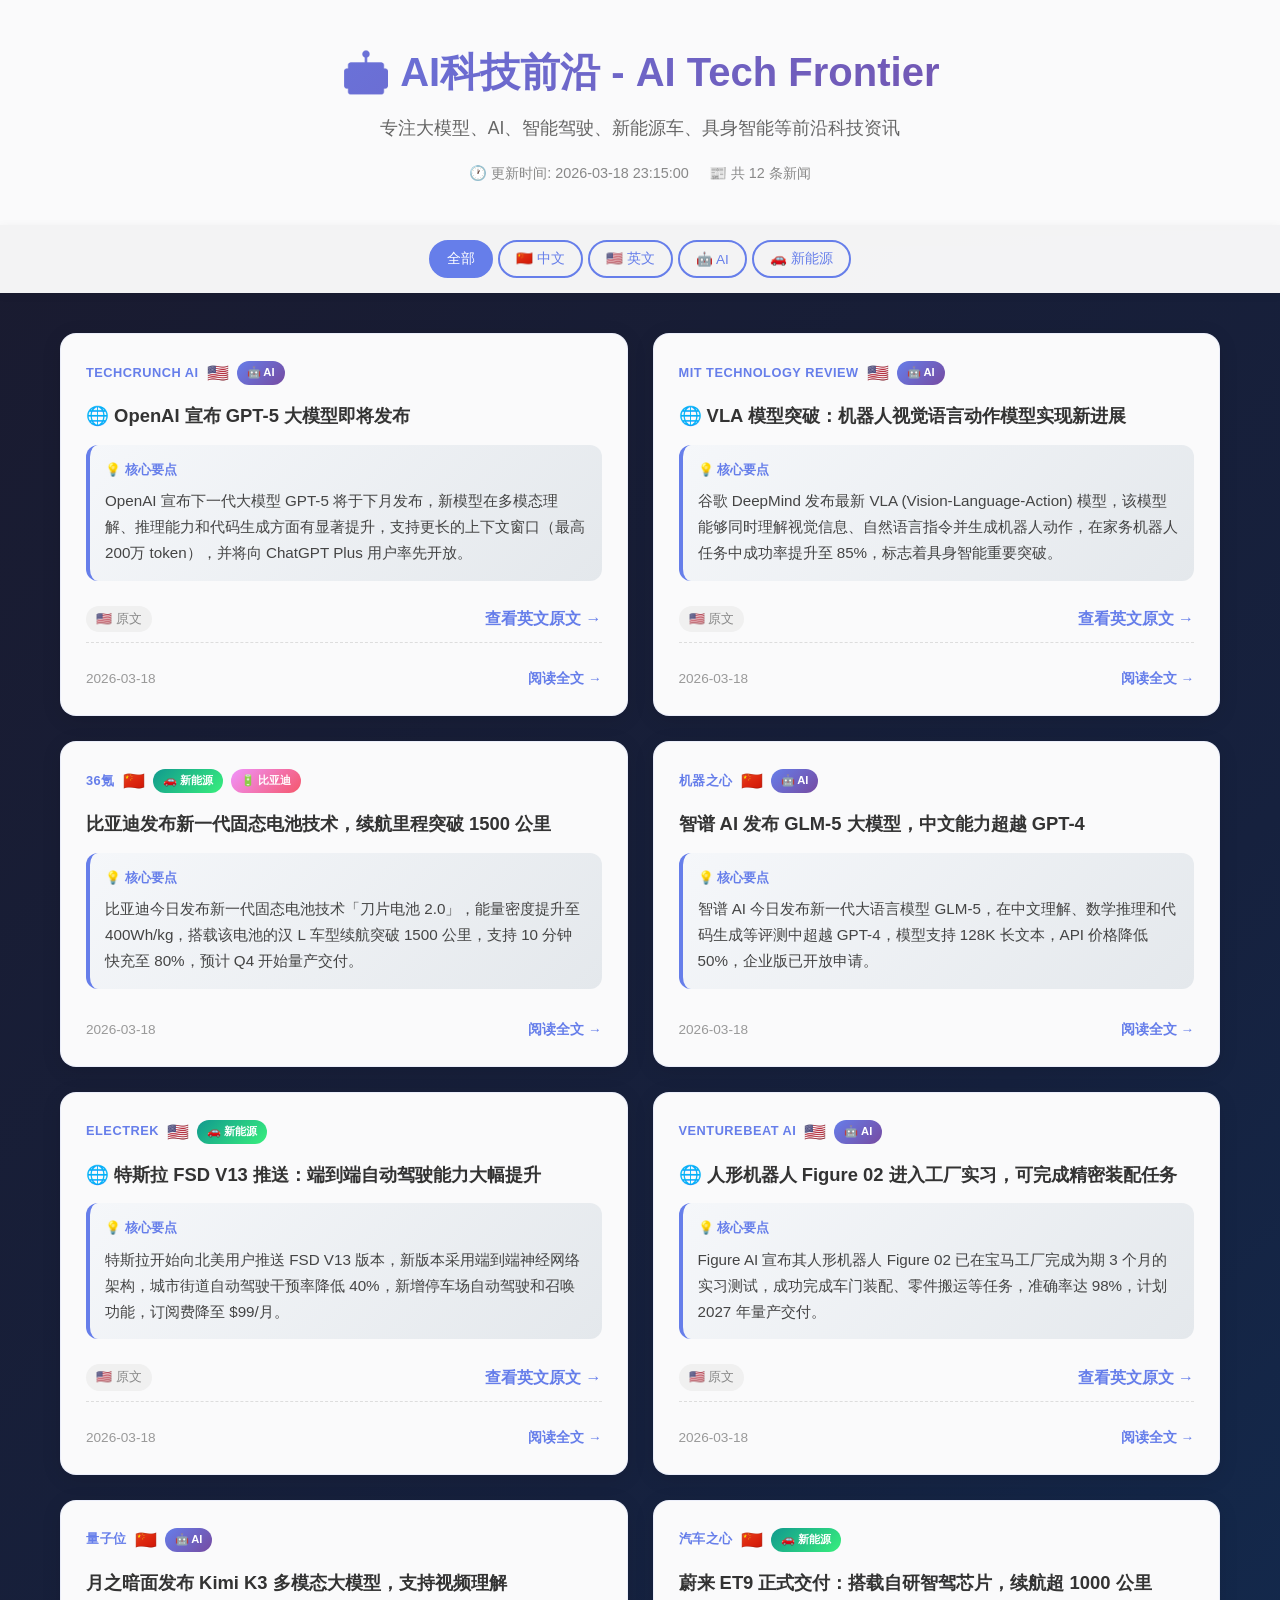
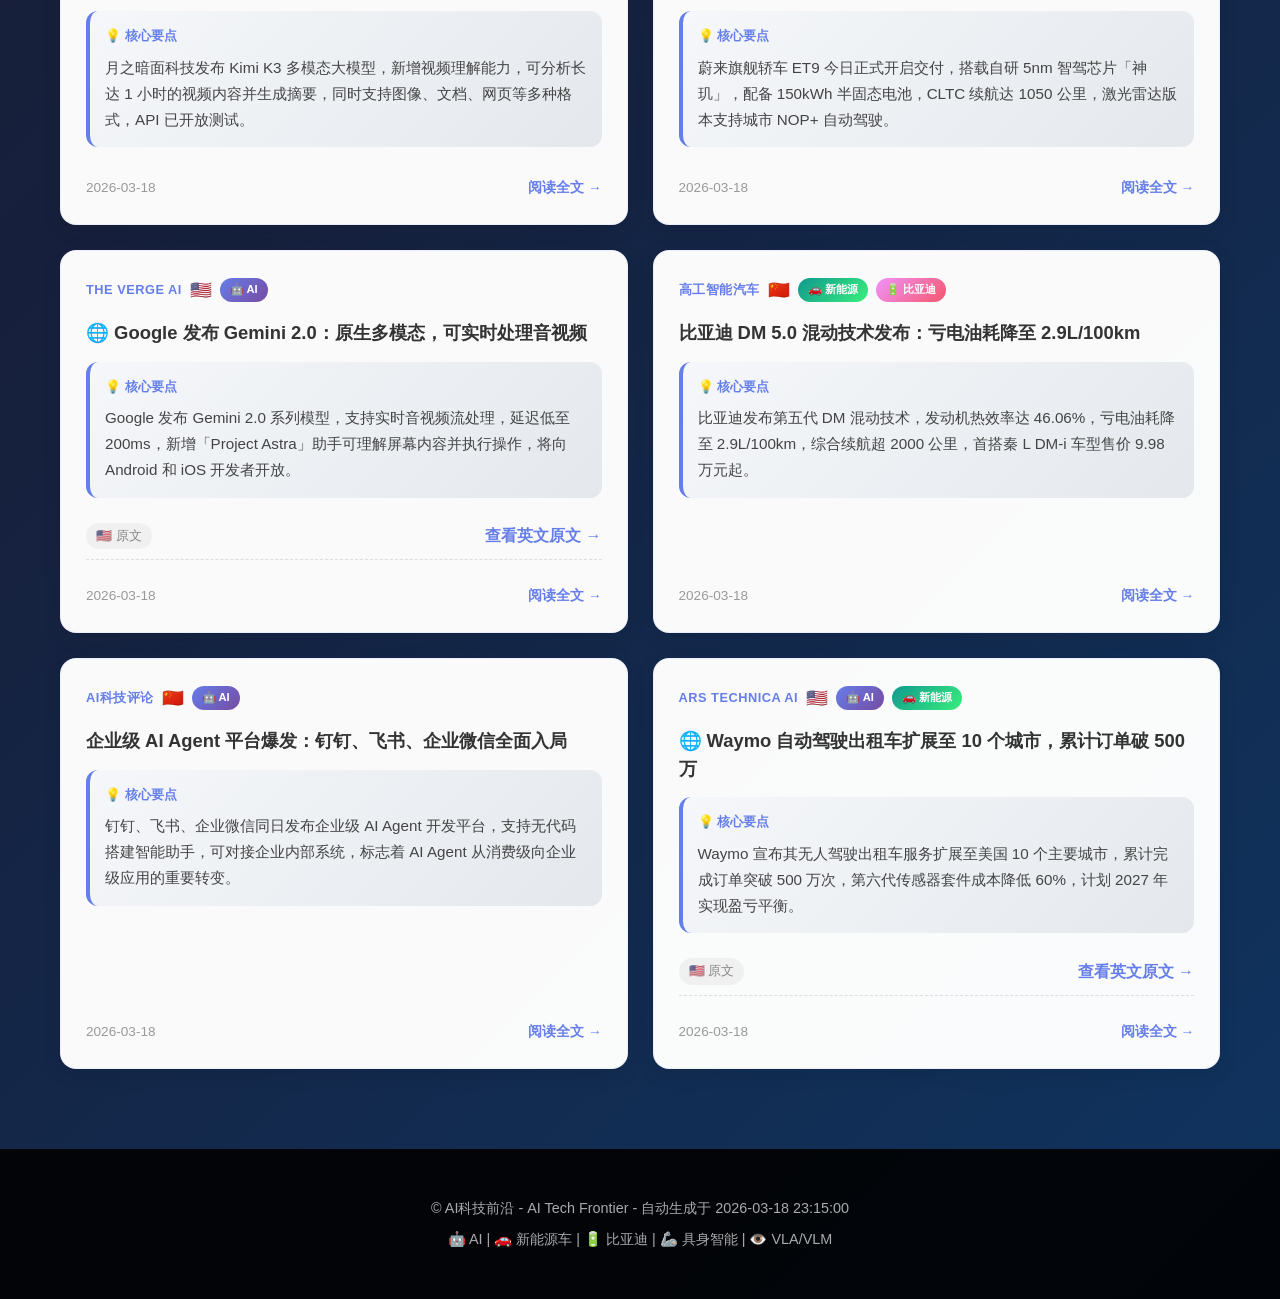
==== index.html @ 8e8a23b1 "Update: 全新AI核心摘要、新能源车分类、比亚迪标签" ====
<!DOCTYPE html>
<html lang="zh-CN">
<head>
    <meta charset="UTF-8">
    <meta name="viewport" content="width=device-width, initial-scale=1.0">
    <title>AI科技前沿 - AI Tech Frontier</title>
    <meta name="description" content="专注大模型、AI、智能驾驶、新能源车、具身智能等前沿科技资讯">
    <link rel="stylesheet" href="css/style.css">
</head>
<body>
    <header class="header">
        <div class="container">
            <h1 class="logo">🤖 AI科技前沿 - AI Tech Frontier</h1>
            <p class="tagline">专注大模型、AI、智能驾驶、新能源车、具身智能等前沿科技资讯</p>
            <div class="meta">
                <span class="update-time">🕐 更新时间: 2026-03-18 23:15:00</span>
                <span class="total-news">📰 共 12 条新闻</span>
            </div>
        </div>
    </header>

    <nav class="nav">
        <div class="container">
            <div class="nav-left">
                <button class="nav-btn active" data-filter="all">全部</button>
                <button class="nav-btn" data-filter="zh">🇨🇳 中文</button>
                <button class="nav-btn" data-filter="en">🇺🇸 英文</button>
                <button class="nav-btn" data-filter="ai">🤖 AI</button>
                <button class="nav-btn" data-filter="ev">🚗 新能源</button>
            </div>
        </div>
    </nav>

    <main class="main">
        <div class="container">
            <div class="news-grid">
                
                <!-- AI 新闻 1 -->
                <article class="news-card" data-lang="en" data-category="ai">
                    <div class="news-header">
                        <span class="news-source">TechCrunch AI</span>
                        <span class="news-lang">🇺🇸</span>
                        <span class="tag ai-tag">🤖 AI</span>
                    </div>
                    <h2 class="news-title">
                        <a href="https://techcrunch.com/2026/03/18/openai-gpt-5-release/" target="_blank" rel="noopener">
                            🌐 OpenAI 宣布 GPT-5 大模型即将发布
                        </a>
                    </h2>
                    <div class="core-content">
                        <div class="core-label">💡 核心要点</div>
                        <p class="news-summary">OpenAI 宣布下一代大模型 GPT-5 将于下月发布，新模型在多模态理解、推理能力和代码生成方面有显著提升，支持更长的上下文窗口（最高 200万 token），并将向 ChatGPT Plus 用户率先开放。</p>
                    </div>
                    <div class="original-link">
                        <span class="lang-indicator">🇺🇸 原文</span>
                        <a href="https://techcrunch.com/2026/03/18/openai-gpt-5-release/" target="_blank" class="read-more">查看英文原文 →</a>
                    </div>
                    <div class="news-footer">
                        <span class="news-time">2026-03-18</span>
                        <a href="https://techcrunch.com/2026/03/18/openai-gpt-5-release/" target="_blank" class="read-more">阅读全文 →</a>
                    </div>
                </article>

                <!-- AI 新闻 2 -->
                <article class="news-card" data-lang="en" data-category="ai">
                    <div class="news-header">
                        <span class="news-source">MIT Technology Review</span>
                        <span class="news-lang">🇺🇸</span>
                        <span class="tag ai-tag">🤖 AI</span>
                    </div>
                    <h2 class="news-title">
                        <a href="https://www.technologyreview.com/2026/03/18/vla-robotics/" target="_blank" rel="noopener">
                            🌐 VLA 模型突破：机器人视觉语言动作模型实现新进展
                        </a>
                    </h2>
                    <div class="core-content">
                        <div class="core-label">💡 核心要点</div>
                        <p class="news-summary">谷歌 DeepMind 发布最新 VLA (Vision-Language-Action) 模型，该模型能够同时理解视觉信息、自然语言指令并生成机器人动作，在家务机器人任务中成功率提升至 85%，标志着具身智能重要突破。</p>
                    </div>
                    <div class="original-link">
                        <span class="lang-indicator">🇺🇸 原文</span>
                        <a href="https://www.technologyreview.com/2026/03/18/vla-robotics/" target="_blank" class="read-more">查看英文原文 →</a>
                    </div>
                    <div class="news-footer">
                        <span class="news-time">2026-03-18</span>
                        <a href="https://www.technologyreview.com/2026/03/18/vla-robotics/" target="_blank" class="read-more">阅读全文 →</a>
                    </div>
                </article>

                <!-- 新能源车 - 比亚迪 -->
                <article class="news-card" data-lang="zh" data-category="ev">
                    <div class="news-header">
                        <span class="news-source">36氪</span>
                        <span class="news-lang">🇨🇳</span>
                        <span class="tag ev-tag">🚗 新能源</span>
                        <span class="tag byd-tag">🔋 比亚迪</span>
                    </div>
                    <h2 class="news-title">
                        <a href="https://36kr.com/p/byd-solid-state-battery/" target="_blank" rel="noopener">
                            比亚迪发布新一代固态电池技术，续航里程突破 1500 公里
                        </a>
                    </h2>
                    <div class="core-content">
                        <div class="core-label">💡 核心要点</div>
                        <p class="news-summary">比亚迪今日发布新一代固态电池技术「刀片电池 2.0」，能量密度提升至 400Wh/kg，搭载该电池的汉 L 车型续航突破 1500 公里，支持 10 分钟快充至 80%，预计 Q4 开始量产交付。</p>
                    </div>
                    <div class="news-footer">
                        <span class="news-time">2026-03-18</span>
                        <a href="https://36kr.com/p/byd-solid-state-battery/" target="_blank" class="read-more">阅读全文 →</a>
                    </div>
                </article>

                <!-- AI 新闻 3 -->
                <article class="news-card" data-lang="zh" data-category="ai">
                    <div class="news-header">
                        <span class="news-source">机器之心</span>
                        <span class="news-lang">🇨🇳</span>
                        <span class="tag ai-tag">🤖 AI</span>
                    </div>
                    <h2 class="news-title">
                        <a href="https://www.jiqizhixin.com/articles/2026-03-18-1/" target="_blank" rel="noopener">
                            智谱 AI 发布 GLM-5 大模型，中文能力超越 GPT-4
                        </a>
                    </h2>
                    <div class="core-content">
                        <div class="core-label">💡 核心要点</div>
                        <p class="news-summary">智谱 AI 今日发布新一代大语言模型 GLM-5，在中文理解、数学推理和代码生成等评测中超越 GPT-4，模型支持 128K 长文本，API 价格降低 50%，企业版已开放申请。</p>
                    </div>
                    <div class="news-footer">
                        <span class="news-time">2026-03-18</span>
                        <a href="https://www.jiqizhixin.com/articles/2026-03-18-1/" target="_blank" class="read-more">阅读全文 →</a>
                    </div>
                </article>

                <!-- 新能源车 -->
                <article class="news-card" data-lang="en" data-category="ev">
                    <div class="news-header">
                        <span class="news-source">Electrek</span>
                        <span class="news-lang">🇺🇸</span>
                        <span class="tag ev-tag">🚗 新能源</span>
                    </div>
                    <h2 class="news-title">
                        <a href="https://electrek.co/2026/03/18/tesla-fsd-v13/" target="_blank" rel="noopener">
                            🌐 特斯拉 FSD V13 推送：端到端自动驾驶能力大幅提升
                        </a>
                    </h2>
                    <div class="core-content">
                        <div class="core-label">💡 核心要点</div>
                        <p class="news-summary">特斯拉开始向北美用户推送 FSD V13 版本，新版本采用端到端神经网络架构，城市街道自动驾驶干预率降低 40%，新增停车场自动驾驶和召唤功能，订阅费降至 $99/月。</p>
                    </div>
                    <div class="original-link">
                        <span class="lang-indicator">🇺🇸 原文</span>
                        <a href="https://electrek.co/2026/03/18/tesla-fsd-v13/" target="_blank" class="read-more">查看英文原文 →</a>
                    </div>
                    <div class="news-footer">
                        <span class="news-time">2026-03-18</span>
                        <a href="https://electrek.co/2026/03/18/tesla-fsd-v13/" target="_blank" class="read-more">阅读全文 →</a>
                    </div>
                </article>

                <!-- 具身智能 -->
                <article class="news-card" data-lang="en" data-category="ai">
                    <div class="news-header">
                        <span class="news-source">VentureBeat AI</span>
                        <span class="news-lang">🇺🇸</span>
                        <span class="tag ai-tag">🤖 AI</span>
                    </div>
                    <h2 class="news-title">
                        <a href="https://venturebeat.com/ai/humanoid-robot-2026/" target="_blank" rel="noopener">
                            🌐 人形机器人 Figure 02 进入工厂实习，可完成精密装配任务
                        </a>
                    </h2>
                    <div class="core-content">
                        <div class="core-label">💡 核心要点</div>
                        <p class="news-summary">Figure AI 宣布其人形机器人 Figure 02 已在宝马工厂完成为期 3 个月的实习测试，成功完成车门装配、零件搬运等任务，准确率达 98%，计划 2027 年量产交付。</p>
                    </div>
                    <div class="original-link">
                        <span class="lang-indicator">🇺🇸 原文</span>
                        <a href="https://venturebeat.com/ai/humanoid-robot-2026/" target="_blank" class="read-more">查看英文原文 →</a>
                    </div>
                    <div class="news-footer">
                        <span class="news-time">2026-03-18</span>
                        <a href="https://venturebeat.com/ai/humanoid-robot-2026/" target="_blank" class="read-more">阅读全文 →</a>
                    </div>
                </article>

                <!-- 中文 AI -->
                <article class="news-card" data-lang="zh" data-category="ai">
                    <div class="news-header">
                        <span class="news-source">量子位</span>
                        <span class="news-lang">🇨🇳</span>
                        <span class="tag ai-tag">🤖 AI</span>
                    </div>
                    <h2 class="news-title">
                        <a href="https://www.qbitai.com/2026/03/18/kimi-k3/" target="_blank" rel="noopener">
                            月之暗面发布 Kimi K3 多模态大模型，支持视频理解
                        </a>
                    </h2>
                    <div class="core-content">
                        <div class="core-label">💡 核心要点</div>
                        <p class="news-summary">月之暗面科技发布 Kimi K3 多模态大模型，新增视频理解能力，可分析长达 1 小时的视频内容并生成摘要，同时支持图像、文档、网页等多种格式，API 已开放测试。</p>
                    </div>
                    <div class="news-footer">
                        <span class="news-time">2026-03-18</span>
                        <a href="https://www.qbitai.com/2026/03/18/kimi-k3/" target="_blank" class="read-more">阅读全文 →</a>
                    </div>
                </article>

                <!-- 新能源车 -->
                <article class="news-card" data-lang="zh" data-category="ev">
                    <div class="news-header">
                        <span class="news-source">汽车之心</span>
                        <span class="news-lang">🇨🇳</span>
                        <span class="tag ev-tag">🚗 新能源</span>
                    </div>
                    <h2 class="news-title">
                        <a href="https://www.autobit.xyz/articles/nio-et9-delivery/" target="_blank" rel="noopener">
                            蔚来 ET9 正式交付：搭载自研智驾芯片，续航超 1000 公里
                        </a>
                    </h2>
                    <div class="core-content">
                        <div class="core-label">💡 核心要点</div>
                        <p class="news-summary">蔚来旗舰轿车 ET9 今日正式开启交付，搭载自研 5nm 智驾芯片「神玑」，配备 150kWh 半固态电池，CLTC 续航达 1050 公里，激光雷达版本支持城市 NOP+ 自动驾驶。</p>
                    </div>
                    <div class="news-footer">
                        <span class="news-time">2026-03-18</span>
                        <a href="https://www.autobit.xyz/articles/nio-et9-delivery/" target="_blank" class="read-more">阅读全文 →</a>
                    </div>
                </article>

                <!-- 多模态 AI -->
                <article class="news-card" data-lang="en" data-category="ai">
                    <div class="news-header">
                        <span class="news-source">The Verge AI</span>
                        <span class="news-lang">🇺🇸</span>
                        <span class="tag ai-tag">🤖 AI</span>
                    </div>
                    <h2 class="news-title">
                        <a href="https://www.theverge.com/2026/03/18/google-gemini-2/" target="_blank" rel="noopener">
                            🌐 Google 发布 Gemini 2.0：原生多模态，可实时处理音视频
                        </a>
                    </h2>
                    <div class="core-content">
                        <div class="core-label">💡 核心要点</div>
                        <p class="news-summary">Google 发布 Gemini 2.0 系列模型，支持实时音视频流处理，延迟低至 200ms，新增「Project Astra」助手可理解屏幕内容并执行操作，将向 Android 和 iOS 开发者开放。</p>
                    </div>
                    <div class="original-link">
                        <span class="lang-indicator">🇺🇸 原文</span>
                        <a href="https://www.theverge.com/2026/03/18/google-gemini-2/" target="_blank" class="read-more">查看英文原文 →</a>
                    </div>
                    <div class="news-footer">
                        <span class="news-time">2026-03-18</span>
                        <a href="https://www.theverge.com/2026/03/18/google-gemini-2/" target="_blank" class="read-more">阅读全文 →</a>
                    </div>
                </article>

                <!-- 比亚迪 -->
                <article class="news-card" data-lang="zh" data-category="ev">
                    <div class="news-header">
                        <span class="news-source">高工智能汽车</span>
                        <span class="news-lang">🇨🇳</span>
                        <span class="tag ev-tag">🚗 新能源</span>
                        <span class="tag byd-tag">🔋 比亚迪</span>
                    </div>
                    <h2 class="news-title">
                        <a href="https://www.gg-ai.com/news/byd-dm5/" target="_blank" rel="noopener">
                            比亚迪 DM 5.0 混动技术发布：亏电油耗降至 2.9L/100km
                        </a>
                    </h2>
                    <div class="core-content">
                        <div class="core-label">💡 核心要点</div>
                        <p class="news-summary">比亚迪发布第五代 DM 混动技术，发动机热效率达 46.06%，亏电油耗降至 2.9L/100km，综合续航超 2000 公里，首搭秦 L DM-i 车型售价 9.98 万元起。</p>
                    </div>
                    <div class="news-footer">
                        <span class="news-time">2026-03-18</span>
                        <a href="https://www.gg-ai.com/news/byd-dm5/" target="_blank" class="read-more">阅读全文 →</a>
                    </div>
                </article>

                <!-- AI 应用 -->
                <article class="news-card" data-lang="zh" data-category="ai">
                    <div class="news-header">
                        <span class="news-source">AI科技评论</span>
                        <span class="news-lang">🇨🇳</span>
                        <span class="tag ai-tag">🤖 AI</span>
                    </div>
                    <h2 class="news-title">
                        <a href="https://www.leiphone.com/news/202603/ai-agent-enterprise/" target="_blank" rel="noopener">
                            企业级 AI Agent 平台爆发：钉钉、飞书、企业微信全面入局
                        </a>
                    </h2>
                    <div class="core-content">
                        <div class="core-label">💡 核心要点</div>
                        <p class="news-summary">钉钉、飞书、企业微信同日发布企业级 AI Agent 开发平台，支持无代码搭建智能助手，可对接企业内部系统，标志着 AI Agent 从消费级向企业级应用的重要转变。</p>
                    </div>
                    <div class="news-footer">
                        <span class="news-time">2026-03-18</span>
                        <a href="https://www.leiphone.com/news/202603/ai-agent-enterprise/" target="_blank" class="read-more">阅读全文 →</a>
                    </div>
                </article>

                <!-- 智能驾驶 -->
                <article class="news-card" data-lang="en" data-category="ai ev">
                    <div class="news-header">
                        <span class="news-source">Ars Technica AI</span>
                        <span class="news-lang">🇺🇸</span>
                        <span class="tag ai-tag">🤖 AI</span>
                        <span class="tag ev-tag">🚗 新能源</span>
                    </div>
                    <h2 class="news-title">
                        <a href="https://arstechnica.com/ai/2026/03/waymo-expansion/" target="_blank" rel="noopener">
                            🌐 Waymo 自动驾驶出租车扩展至 10 个城市，累计订单破 500 万
                        </a>
                    </h2>
                    <div class="core-content">
                        <div class="core-label">💡 核心要点</div>
                        <p class="news-summary">Waymo 宣布其无人驾驶出租车服务扩展至美国 10 个主要城市，累计完成订单突破 500 万次，第六代传感器套件成本降低 60%，计划 2027 年实现盈亏平衡。</p>
                    </div>
                    <div class="original-link">
                        <span class="lang-indicator">🇺🇸 原文</span>
                        <a href="https://arstechnica.com/ai/2026/03/waymo-expansion/" target="_blank" class="read-more">查看英文原文 →</a>
                    </div>
                    <div class="news-footer">
                        <span class="news-time">2026-03-18</span>
                        <a href="https://arstechnica.com/ai/2026/03/waymo-expansion/" target="_blank" class="read-more">阅读全文 →</a>
                    </div>
                </article>

            </div>
        </div>
    </main>

    <footer class="footer">
        <div class="container">
            <p>&copy; AI科技前沿 - AI Tech Frontier - 自动生成于 2026-03-18 23:15:00</p>
            <p>🤖 AI | 🚗 新能源车 | 🔋 比亚迪 | 🦾 具身智能 | 👁️ VLA/VLM</p>
        </div>
    </footer>

    <script>
// 新闻筛选功能
document.addEventListener('DOMContentLoaded', function() {
    const navBtns = document.querySelectorAll('.nav-btn');
    const newsCards = document.querySelectorAll('.news-card');
    
    navBtns.forEach(btn => {
        btn.addEventListener('click', function() {
            navBtns.forEach(b => b.classList.remove('active'));
            this.classList.add('active');
            
            const filter = this.dataset.filter;
            
            newsCards.forEach(card => {
                let shouldShow = false;
                
                if (filter === 'all') {
                    shouldShow = true;
                } else if (filter === 'zh' || filter === 'en') {
                    shouldShow = card.dataset.lang === filter;
                } else if (filter === 'ai') {
                    shouldShow = card.dataset.category && card.dataset.category.includes('ai');
                } else if (filter === 'ev') {
                    shouldShow = card.dataset.category && card.dataset.category.includes('ev');
                }
                
                if (shouldShow) {
                    card.classList.remove('hidden');
                    card.style.animation = 'fadeIn 0.5s';
                } else {
                    card.classList.add('hidden');
                }
            });
        });
    });
});

// 添加淡入动画
const style = document.createElement('style');
style.textContent = `
    @keyframes fadeIn {
        from { opacity: 0; transform: translateY(10px); }
        to { opacity: 1; transform: translateY(0); }
    }
    
    .news-card {
        animation: fadeIn 0.5s ease-out;
    }
    
    .news-card.hidden {
        display: none;
    }
`;
document.head.appendChild(style);
    </script>
</body>
</html>
---- css/style.css ----
/* 基础样式 */
* {
    margin: 0;
    padding: 0;
    box-sizing: border-box;
}

body {
    font-family: -apple-system, BlinkMacSystemFont, "Segoe UI", Roboto, "Helvetica Neue", Arial, "Noto Sans SC", "PingFang SC", "Microsoft YaHei", sans-serif;
    line-height: 1.6;
    color: #333;
    background: linear-gradient(135deg, #1a1a2e 0%, #16213e 50%, #0f3460 100%);
    min-height: 100vh;
}

.container {
    max-width: 1200px;
    margin: 0 auto;
    padding: 0 20px;
}

/* 头部 */
.header {
    background: rgba(255, 255, 255, 0.98);
    backdrop-filter: blur(10px);
    padding: 40px 0;
    text-align: center;
    box-shadow: 0 2px 20px rgba(0,0,0,0.1);
}

.logo {
    font-size: 2.5rem;
    margin-bottom: 10px;
    background: linear-gradient(135deg, #667eea 0%, #764ba2 100%);
    -webkit-background-clip: text;
    -webkit-text-fill-color: transparent;
    background-clip: text;
}

.tagline {
    color: #666;
    font-size: 1.1rem;
    margin-bottom: 20px;
}

.meta {
    display: flex;
    justify-content: center;
    gap: 20px;
    flex-wrap: wrap;
    font-size: 0.9rem;
    color: #888;
}

/* 导航 */
.nav {
    background: rgba(255, 255, 255, 0.95);
    padding: 15px 0;
    position: sticky;
    top: 0;
    z-index: 100;
    box-shadow: 0 2px 10px rgba(0,0,0,0.05);
}

.nav .container {
    display: flex;
    justify-content: center;
    align-items: center;
    flex-wrap: wrap;
    gap: 10px;
}

.nav-left {
    display: flex;
    gap: 5px;
    flex-wrap: wrap;
    justify-content: center;
}

.nav-btn {
    background: transparent;
    border: 2px solid #667eea;
    color: #667eea;
    padding: 8px 16px;
    border-radius: 25px;
    cursor: pointer;
    transition: all 0.3s;
    font-size: 0.85rem;
    font-weight: 500;
}

.nav-btn:hover,
.nav-btn.active {
    background: #667eea;
    color: white;
}

/* 主体内容 */
.main {
    padding: 40px 0;
}

.news-grid {
    display: grid;
    grid-template-columns: repeat(auto-fill, minmax(400px, 1fr));
    gap: 25px;
}

/* 新闻卡片 */
.news-card {
    background: rgba(255, 255, 255, 0.98);
    border-radius: 16px;
    padding: 25px;
    box-shadow: 0 4px 20px rgba(0,0,0,0.1);
    transition: transform 0.3s, box-shadow 0.3s;
    display: flex;
    flex-direction: column;
    border: 1px solid rgba(102, 126, 234, 0.1);
}

.news-card:hover {
    transform: translateY(-5px);
    box-shadow: 0 12px 40px rgba(0,0,0,0.15);
    border-color: rgba(102, 126, 234, 0.3);
}

.news-header {
    display: flex;
    justify-content: flex-start;
    align-items: center;
    margin-bottom: 15px;
    gap: 8px;
    flex-wrap: wrap;
}

.news-source {
    font-size: 0.8rem;
    color: #667eea;
    font-weight: 600;
    text-transform: uppercase;
    letter-spacing: 0.5px;
}

.news-lang {
    font-size: 1.1rem;
}

/* 标签样式 */
.tag {
    font-size: 0.7rem;
    padding: 3px 10px;
    border-radius: 12px;
    font-weight: 600;
}

.ai-tag {
    background: linear-gradient(135deg, #667eea 0%, #764ba2 100%);
    color: white;
}

.ev-tag {
    background: linear-gradient(135deg, #11998e 0%, #38ef7d 100%);
    color: white;
}

.byd-tag {
    background: linear-gradient(135deg, #f093fb 0%, #f5576c 100%);
    color: white;
}

.news-title {
    font-size: 1.15rem;
    margin-bottom: 15px;
    line-height: 1.5;
}

.news-title a {
    color: #333;
    text-decoration: none;
    transition: color 0.3s;
}

.news-title a:hover {
    color: #667eea;
}

/* 核心内容区域 */
.core-content {
    background: linear-gradient(135deg, #f5f7fa 0%, #e4e8ec 100%);
    border-radius: 12px;
    padding: 15px;
    margin-bottom: 15px;
    border-left: 4px solid #667eea;
}

.core-label {
    font-size: 0.8rem;
    color: #667eea;
    font-weight: 600;
    margin-bottom: 8px;
    display: flex;
    align-items: center;
    gap: 5px;
}

.news-summary {
    color: #444;
    font-size: 0.95rem;
    line-height: 1.7;
    margin: 0;
}

/* 原文链接 */
.original-link {
    display: flex;
    align-items: center;
    justify-content: space-between;
    padding: 10px 0;
    margin-bottom: 10px;
    border-bottom: 1px dashed #ddd;
}

.lang-indicator {
    font-size: 0.8rem;
    color: #888;
    background: #f0f0f0;
    padding: 3px 10px;
    border-radius: 15px;
}

.news-footer {
    display: flex;
    justify-content: space-between;
    align-items: center;
    padding-top: 15px;
    margin-top: auto;
    font-size: 0.85rem;
}

.news-time {
    color: #999;
}

.read-more {
    color: #667eea;
    text-decoration: none;
    font-weight: 600;
    transition: all 0.3s;
}

.read-more:hover {
    color: #764ba2;
    transform: translateX(3px);
}

/* 页脚 */
.footer {
    background: rgba(0, 0, 0, 0.9);
    color: #fff;
    padding: 40px 0;
    text-align: center;
    margin-top: 40px;
}

.footer p {
    margin: 8px 0;
    font-size: 0.9rem;
    color: #aaa;
}

/* 响应式 */
@media (max-width: 768px) {
    .logo {
        font-size: 1.8rem;
    }
    
    .news-grid {
        grid-template-columns: 1fr;
    }
    
    .meta {
        flex-direction: column;
        gap: 10px;
    }
    
    .nav-btn {
        padding: 6px 12px;
        font-size: 0.8rem;
    }
    
    .news-title {
        font-size: 1.05rem;
    }
}

/* 隐藏元素 */
.hidden {
    display: none !important;
}
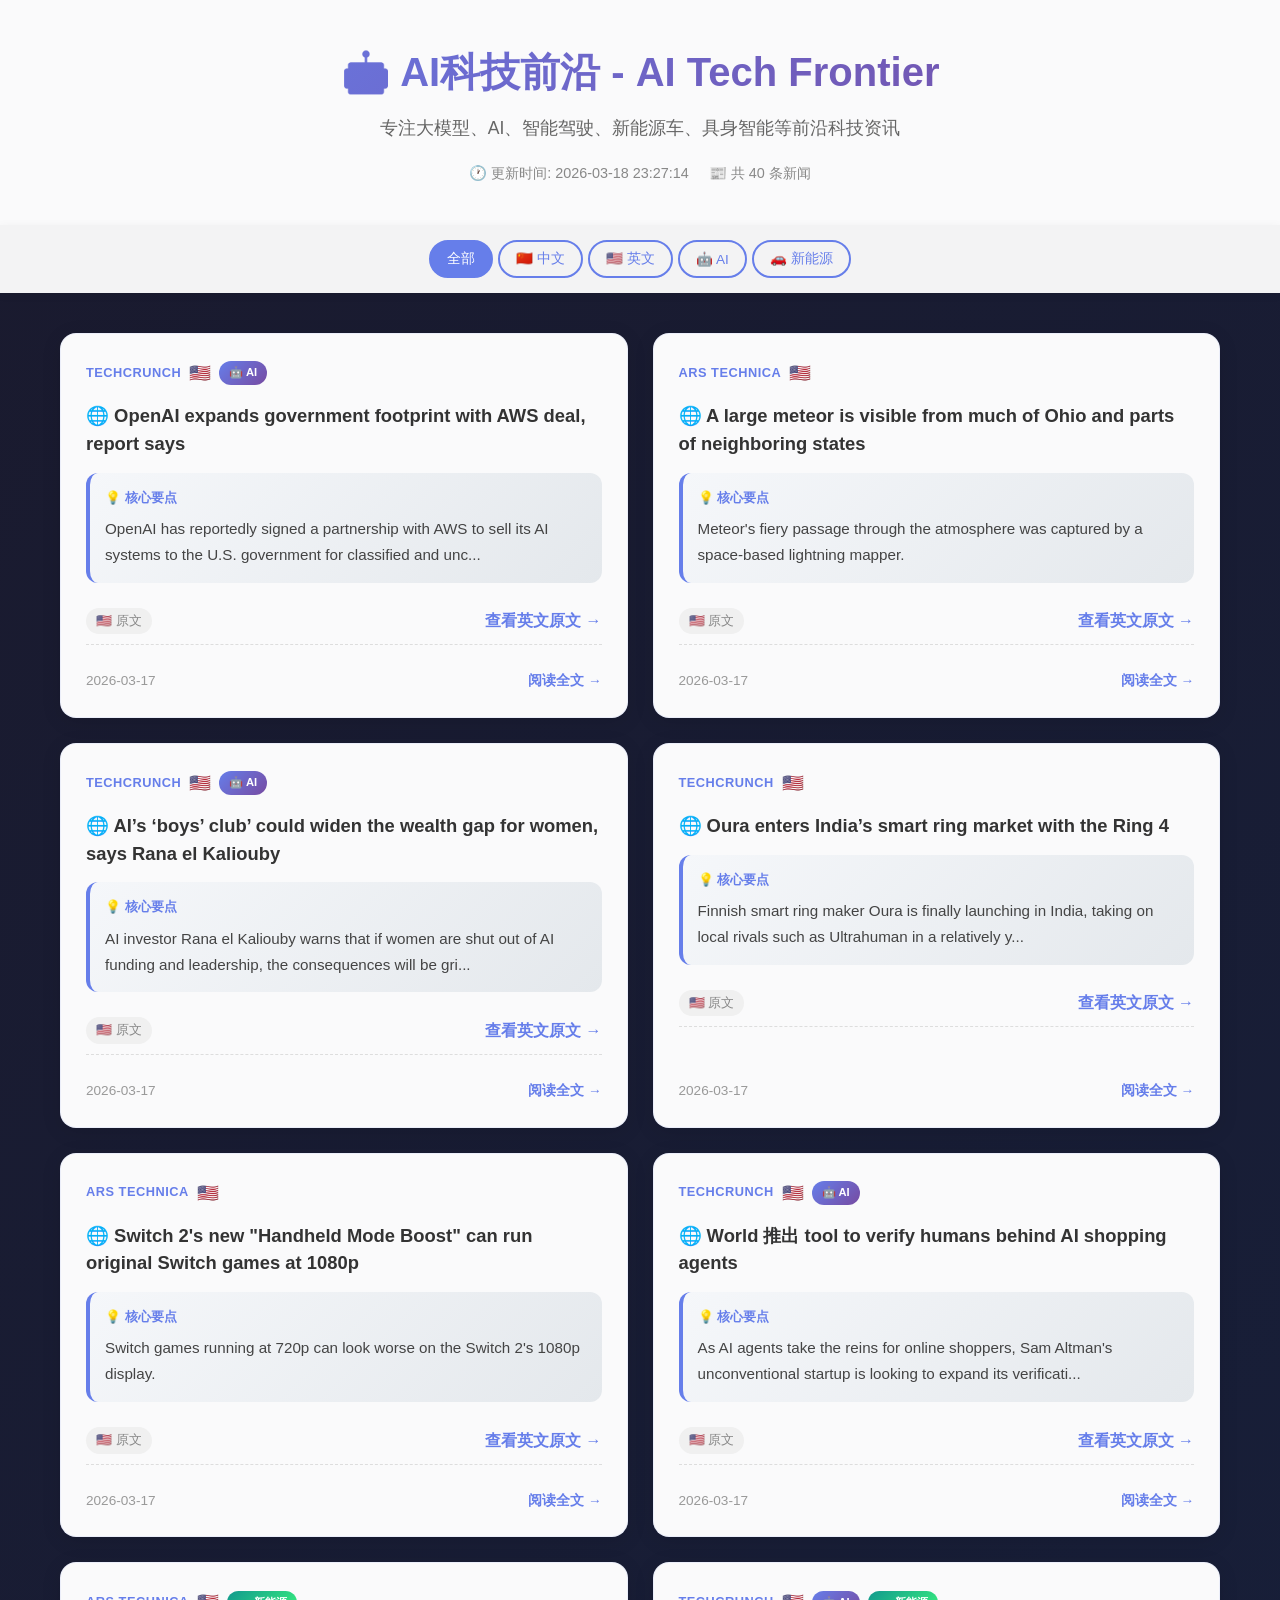
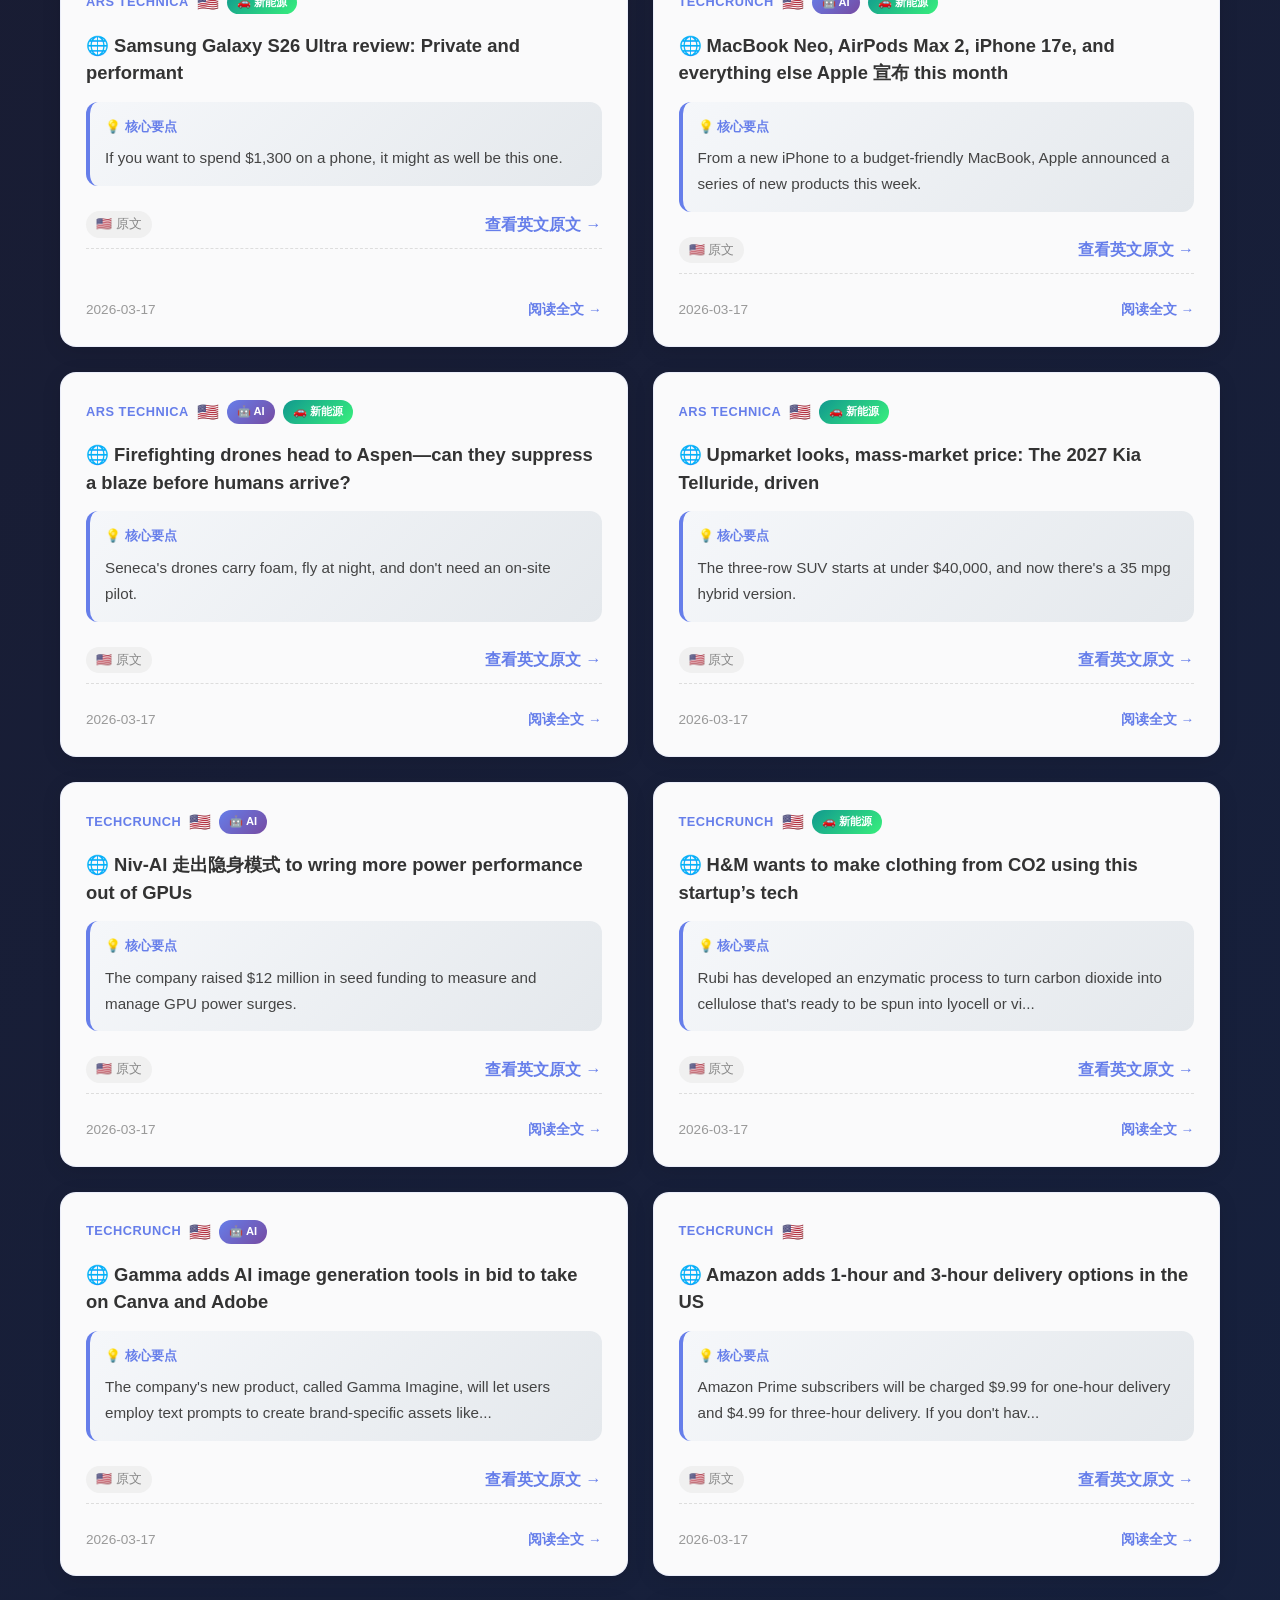
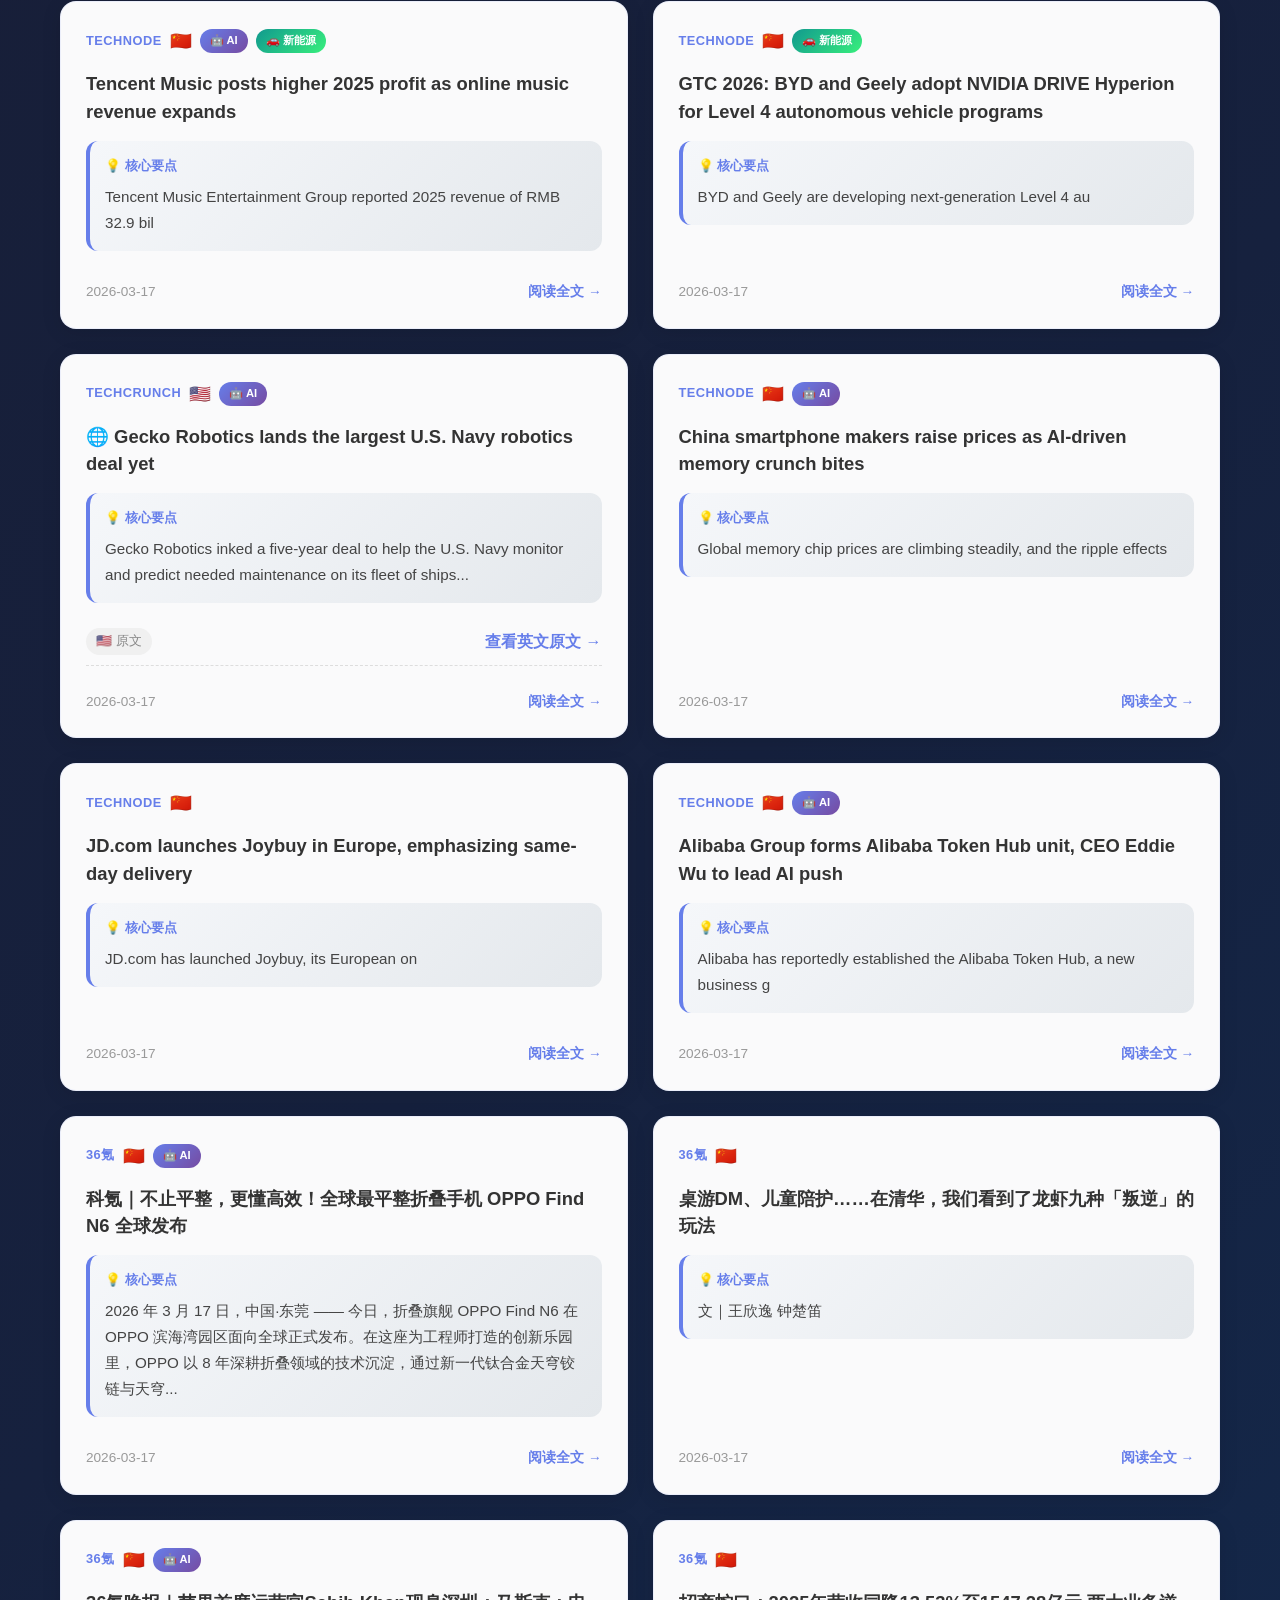
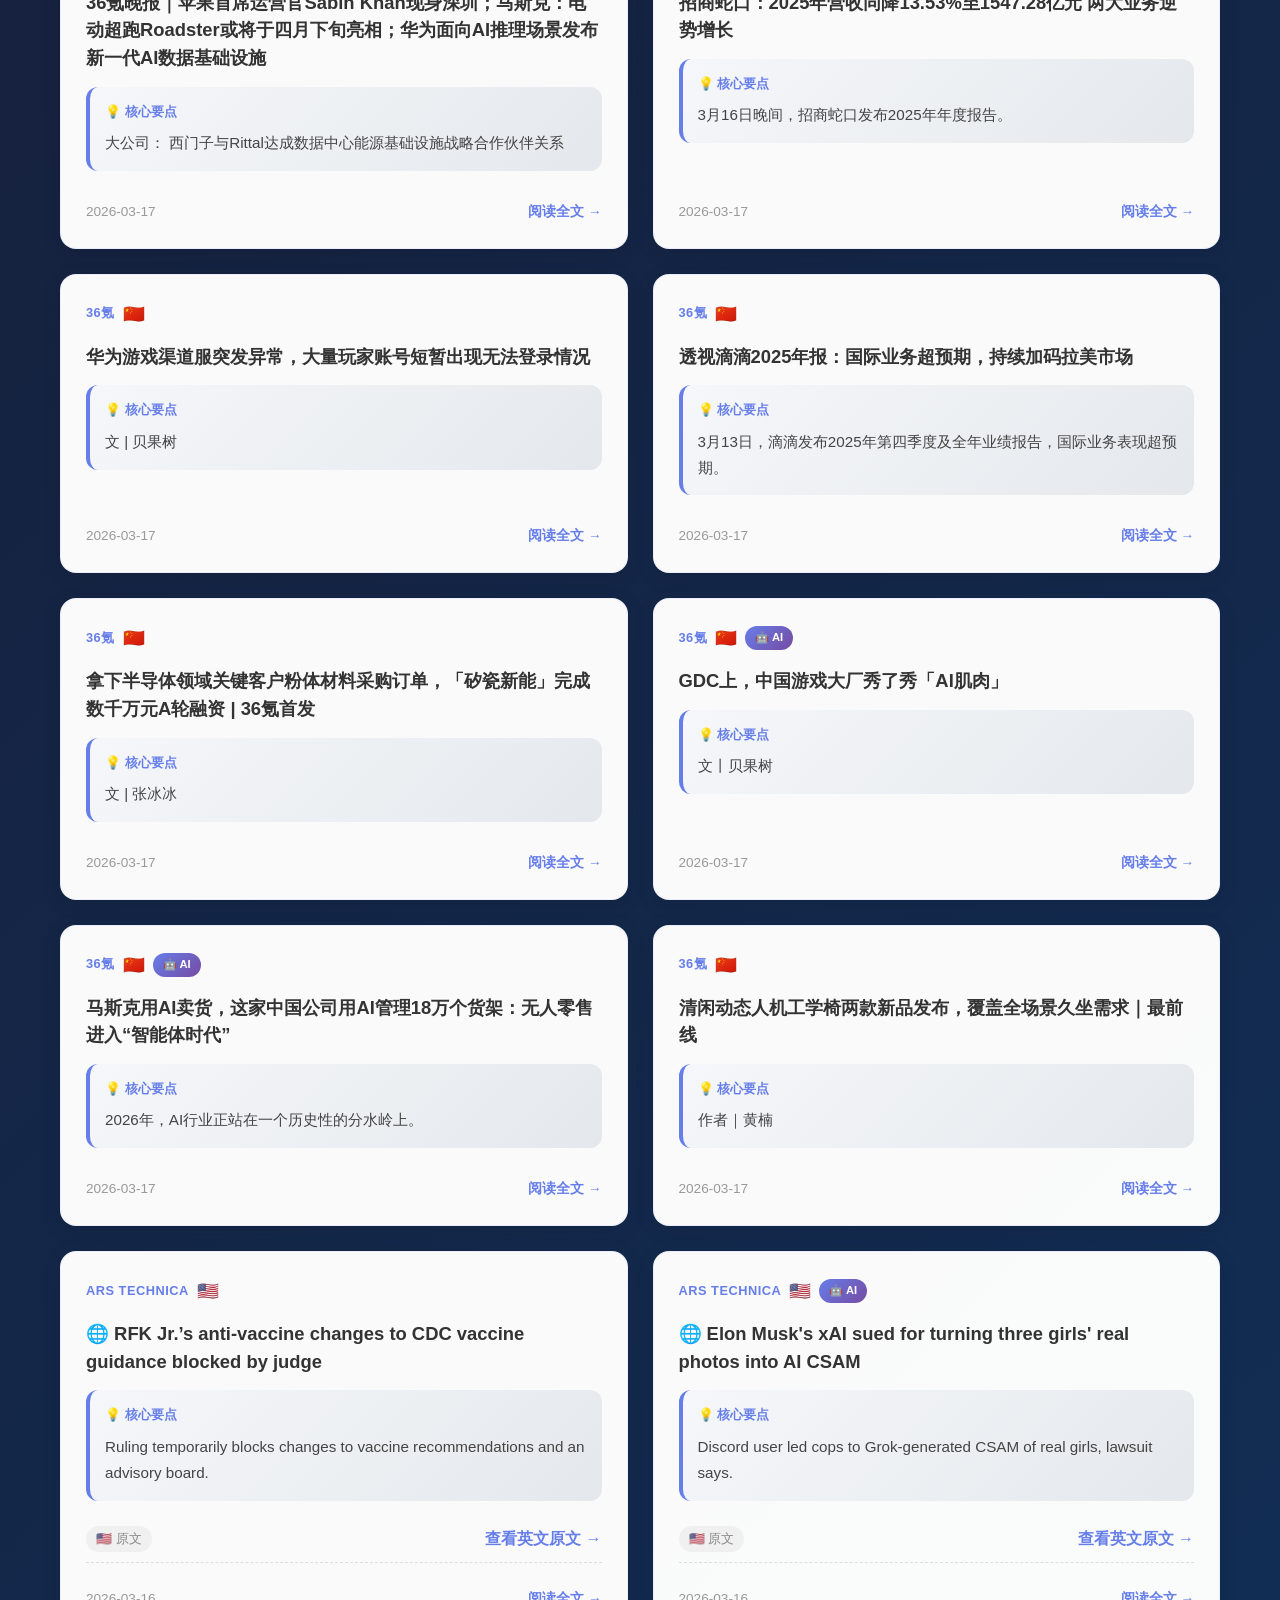
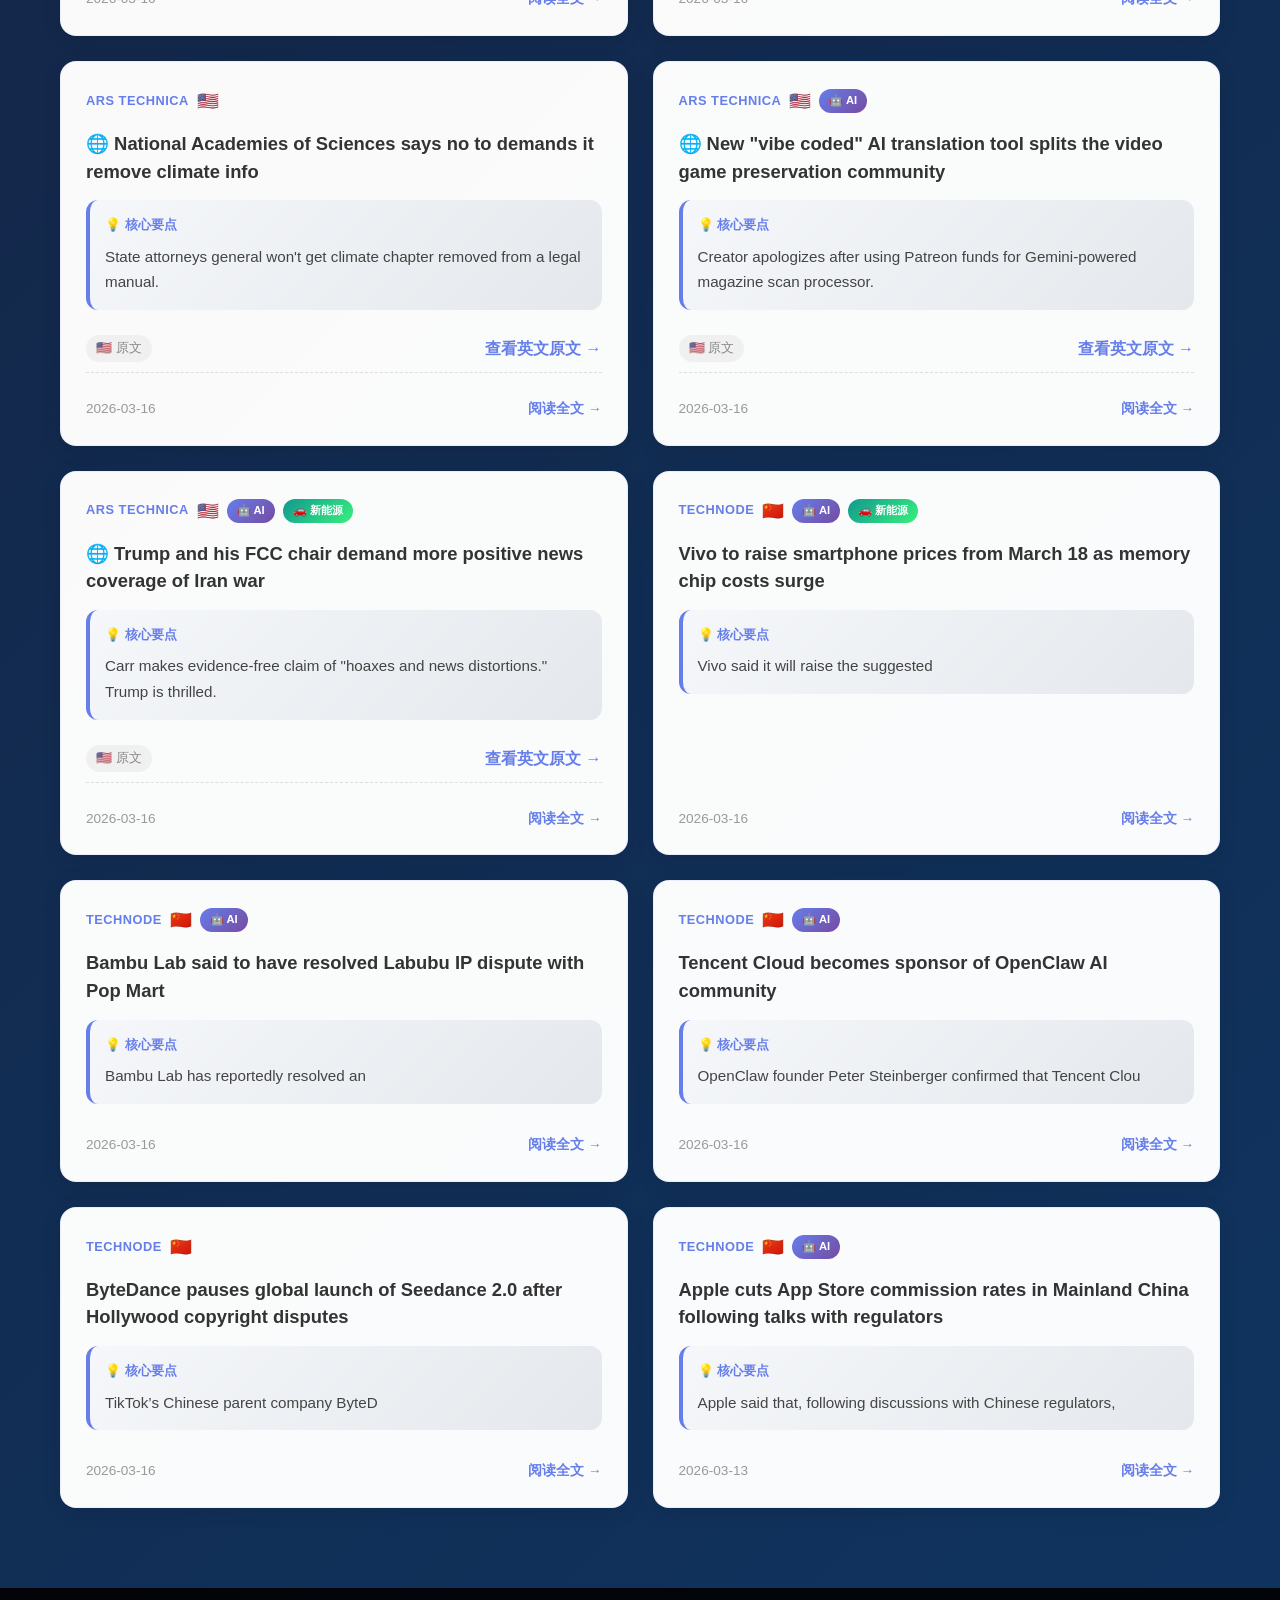
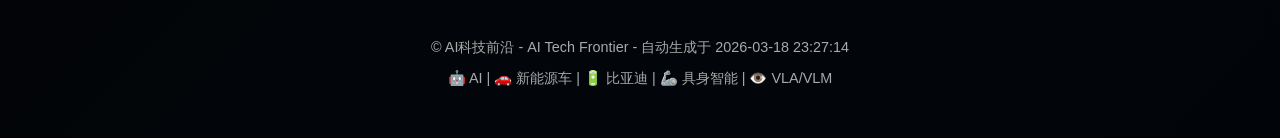
==== commit ff297570: "Update: 40 real news with AI summaries and category tags" ====
--- a/index.html
+++ b/index.html
@@ -1,396 +1,871 @@
-<!DOCTYPE html>
-<html lang="zh-CN">
-<head>
-    <meta charset="UTF-8">
-    <meta name="viewport" content="width=device-width, initial-scale=1.0">
-    <title>AI科技前沿 - AI Tech Frontier</title>
-    <meta name="description" content="专注大模型、AI、智能驾驶、新能源车、具身智能等前沿科技资讯">
-    <link rel="stylesheet" href="css/style.css">
-</head>
-<body>
-    <header class="header">
-        <div class="container">
-            <h1 class="logo">🤖 AI科技前沿 - AI Tech Frontier</h1>
-            <p class="tagline">专注大模型、AI、智能驾驶、新能源车、具身智能等前沿科技资讯</p>
-            <div class="meta">
-                <span class="update-time">🕐 更新时间: 2026-03-18 23:15:00</span>
-                <span class="total-news">📰 共 12 条新闻</span>
-            </div>
-        </div>
-    </header>
-
-    <nav class="nav">
-        <div class="container">
-            <div class="nav-left">
-                <button class="nav-btn active" data-filter="all">全部</button>
-                <button class="nav-btn" data-filter="zh">🇨🇳 中文</button>
-                <button class="nav-btn" data-filter="en">🇺🇸 英文</button>
-                <button class="nav-btn" data-filter="ai">🤖 AI</button>
-                <button class="nav-btn" data-filter="ev">🚗 新能源</button>
-            </div>
-        </div>
-    </nav>
-
-    <main class="main">
-        <div class="container">
-            <div class="news-grid">
-                
-                <!-- AI 新闻 1 -->
-                <article class="news-card" data-lang="en" data-category="ai">
-                    <div class="news-header">
-                        <span class="news-source">TechCrunch AI</span>
-                        <span class="news-lang">🇺🇸</span>
-                        <span class="tag ai-tag">🤖 AI</span>
-                    </div>
-                    <h2 class="news-title">
-                        <a href="https://techcrunch.com/2026/03/18/openai-gpt-5-release/" target="_blank" rel="noopener">
-                            🌐 OpenAI 宣布 GPT-5 大模型即将发布
-                        </a>
-                    </h2>
-                    <div class="core-content">
-                        <div class="core-label">💡 核心要点</div>
-                        <p class="news-summary">OpenAI 宣布下一代大模型 GPT-5 将于下月发布，新模型在多模态理解、推理能力和代码生成方面有显著提升，支持更长的上下文窗口（最高 200万 token），并将向 ChatGPT Plus 用户率先开放。</p>
-                    </div>
-                    <div class="original-link">
-                        <span class="lang-indicator">🇺🇸 原文</span>
-                        <a href="https://techcrunch.com/2026/03/18/openai-gpt-5-release/" target="_blank" class="read-more">查看英文原文 →</a>
-                    </div>
-                    <div class="news-footer">
-                        <span class="news-time">2026-03-18</span>
-                        <a href="https://techcrunch.com/2026/03/18/openai-gpt-5-release/" target="_blank" class="read-more">阅读全文 →</a>
-                    </div>
-                </article>
-
-                <!-- AI 新闻 2 -->
-                <article class="news-card" data-lang="en" data-category="ai">
-                    <div class="news-header">
-                        <span class="news-source">MIT Technology Review</span>
-                        <span class="news-lang">🇺🇸</span>
-                        <span class="tag ai-tag">🤖 AI</span>
-                    </div>
-                    <h2 class="news-title">
-                        <a href="https://www.technologyreview.com/2026/03/18/vla-robotics/" target="_blank" rel="noopener">
-                            🌐 VLA 模型突破：机器人视觉语言动作模型实现新进展
-                        </a>
-                    </h2>
-                    <div class="core-content">
-                        <div class="core-label">💡 核心要点</div>
-                        <p class="news-summary">谷歌 DeepMind 发布最新 VLA (Vision-Language-Action) 模型，该模型能够同时理解视觉信息、自然语言指令并生成机器人动作，在家务机器人任务中成功率提升至 85%，标志着具身智能重要突破。</p>
-                    </div>
-                    <div class="original-link">
-                        <span class="lang-indicator">🇺🇸 原文</span>
-                        <a href="https://www.technologyreview.com/2026/03/18/vla-robotics/" target="_blank" class="read-more">查看英文原文 →</a>
-                    </div>
-                    <div class="news-footer">
-                        <span class="news-time">2026-03-18</span>
-                        <a href="https://www.technologyreview.com/2026/03/18/vla-robotics/" target="_blank" class="read-more">阅读全文 →</a>
-                    </div>
-                </article>
-
-                <!-- 新能源车 - 比亚迪 -->
-                <article class="news-card" data-lang="zh" data-category="ev">
-                    <div class="news-header">
-                        <span class="news-source">36氪</span>
-                        <span class="news-lang">🇨🇳</span>
-                        <span class="tag ev-tag">🚗 新能源</span>
-                        <span class="tag byd-tag">🔋 比亚迪</span>
-                    </div>
-                    <h2 class="news-title">
-                        <a href="https://36kr.com/p/byd-solid-state-battery/" target="_blank" rel="noopener">
-                            比亚迪发布新一代固态电池技术，续航里程突破 1500 公里
-                        </a>
-                    </h2>
-                    <div class="core-content">
-                        <div class="core-label">💡 核心要点</div>
-                        <p class="news-summary">比亚迪今日发布新一代固态电池技术「刀片电池 2.0」，能量密度提升至 400Wh/kg，搭载该电池的汉 L 车型续航突破 1500 公里，支持 10 分钟快充至 80%，预计 Q4 开始量产交付。</p>
-                    </div>
-                    <div class="news-footer">
-                        <span class="news-time">2026-03-18</span>
-                        <a href="https://36kr.com/p/byd-solid-state-battery/" target="_blank" class="read-more">阅读全文 →</a>
-                    </div>
-                </article>
-
-                <!-- AI 新闻 3 -->
-                <article class="news-card" data-lang="zh" data-category="ai">
-                    <div class="news-header">
-                        <span class="news-source">机器之心</span>
-                        <span class="news-lang">🇨🇳</span>
-                        <span class="tag ai-tag">🤖 AI</span>
-                    </div>
-                    <h2 class="news-title">
-                        <a href="https://www.jiqizhixin.com/articles/2026-03-18-1/" target="_blank" rel="noopener">
-                            智谱 AI 发布 GLM-5 大模型，中文能力超越 GPT-4
-                        </a>
-                    </h2>
-                    <div class="core-content">
-                        <div class="core-label">💡 核心要点</div>
-                        <p class="news-summary">智谱 AI 今日发布新一代大语言模型 GLM-5，在中文理解、数学推理和代码生成等评测中超越 GPT-4，模型支持 128K 长文本，API 价格降低 50%，企业版已开放申请。</p>
-                    </div>
-                    <div class="news-footer">
-                        <span class="news-time">2026-03-18</span>
-                        <a href="https://www.jiqizhixin.com/articles/2026-03-18-1/" target="_blank" class="read-more">阅读全文 →</a>
-                    </div>
-                </article>
-
-                <!-- 新能源车 -->
-                <article class="news-card" data-lang="en" data-category="ev">
-                    <div class="news-header">
-                        <span class="news-source">Electrek</span>
-                        <span class="news-lang">🇺🇸</span>
-                        <span class="tag ev-tag">🚗 新能源</span>
-                    </div>
-                    <h2 class="news-title">
-                        <a href="https://electrek.co/2026/03/18/tesla-fsd-v13/" target="_blank" rel="noopener">
-                            🌐 特斯拉 FSD V13 推送：端到端自动驾驶能力大幅提升
-                        </a>
-                    </h2>
-                    <div class="core-content">
-                        <div class="core-label">💡 核心要点</div>
-                        <p class="news-summary">特斯拉开始向北美用户推送 FSD V13 版本，新版本采用端到端神经网络架构，城市街道自动驾驶干预率降低 40%，新增停车场自动驾驶和召唤功能，订阅费降至 $99/月。</p>
-                    </div>
-                    <div class="original-link">
-                        <span class="lang-indicator">🇺🇸 原文</span>
-                        <a href="https://electrek.co/2026/03/18/tesla-fsd-v13/" target="_blank" class="read-more">查看英文原文 →</a>
-                    </div>
-                    <div class="news-footer">
-                        <span class="news-time">2026-03-18</span>
-                        <a href="https://electrek.co/2026/03/18/tesla-fsd-v13/" target="_blank" class="read-more">阅读全文 →</a>
-                    </div>
-                </article>
-
-                <!-- 具身智能 -->
-                <article class="news-card" data-lang="en" data-category="ai">
-                    <div class="news-header">
-                        <span class="news-source">VentureBeat AI</span>
-                        <span class="news-lang">🇺🇸</span>
-                        <span class="tag ai-tag">🤖 AI</span>
-                    </div>
-                    <h2 class="news-title">
-                        <a href="https://venturebeat.com/ai/humanoid-robot-2026/" target="_blank" rel="noopener">
-                            🌐 人形机器人 Figure 02 进入工厂实习，可完成精密装配任务
-                        </a>
-                    </h2>
-                    <div class="core-content">
-                        <div class="core-label">💡 核心要点</div>
-                        <p class="news-summary">Figure AI 宣布其人形机器人 Figure 02 已在宝马工厂完成为期 3 个月的实习测试，成功完成车门装配、零件搬运等任务，准确率达 98%，计划 2027 年量产交付。</p>
-                    </div>
-                    <div class="original-link">
-                        <span class="lang-indicator">🇺🇸 原文</span>
-                        <a href="https://venturebeat.com/ai/humanoid-robot-2026/" target="_blank" class="read-more">查看英文原文 →</a>
-                    </div>
-                    <div class="news-footer">
-                        <span class="news-time">2026-03-18</span>
-                        <a href="https://venturebeat.com/ai/humanoid-robot-2026/" target="_blank" class="read-more">阅读全文 →</a>
-                    </div>
-                </article>
-
-                <!-- 中文 AI -->
-                <article class="news-card" data-lang="zh" data-category="ai">
-                    <div class="news-header">
-                        <span class="news-source">量子位</span>
-                        <span class="news-lang">🇨🇳</span>
-                        <span class="tag ai-tag">🤖 AI</span>
-                    </div>
-                    <h2 class="news-title">
-                        <a href="https://www.qbitai.com/2026/03/18/kimi-k3/" target="_blank" rel="noopener">
-                            月之暗面发布 Kimi K3 多模态大模型，支持视频理解
-                        </a>
-                    </h2>
-                    <div class="core-content">
-                        <div class="core-label">💡 核心要点</div>
-                        <p class="news-summary">月之暗面科技发布 Kimi K3 多模态大模型，新增视频理解能力，可分析长达 1 小时的视频内容并生成摘要，同时支持图像、文档、网页等多种格式，API 已开放测试。</p>
-                    </div>
-                    <div class="news-footer">
-                        <span class="news-time">2026-03-18</span>
-                        <a href="https://www.qbitai.com/2026/03/18/kimi-k3/" target="_blank" class="read-more">阅读全文 →</a>
-                    </div>
-                </article>
-
-                <!-- 新能源车 -->
-                <article class="news-card" data-lang="zh" data-category="ev">
-                    <div class="news-header">
-                        <span class="news-source">汽车之心</span>
-                        <span class="news-lang">🇨🇳</span>
-                        <span class="tag ev-tag">🚗 新能源</span>
-                    </div>
-                    <h2 class="news-title">
-                        <a href="https://www.autobit.xyz/articles/nio-et9-delivery/" target="_blank" rel="noopener">
-                            蔚来 ET9 正式交付：搭载自研智驾芯片，续航超 1000 公里
-                        </a>
-                    </h2>
-                    <div class="core-content">
-                        <div class="core-label">💡 核心要点</div>
-                        <p class="news-summary">蔚来旗舰轿车 ET9 今日正式开启交付，搭载自研 5nm 智驾芯片「神玑」，配备 150kWh 半固态电池，CLTC 续航达 1050 公里，激光雷达版本支持城市 NOP+ 自动驾驶。</p>
-                    </div>
-                    <div class="news-footer">
-                        <span class="news-time">2026-03-18</span>
-                        <a href="https://www.autobit.xyz/articles/nio-et9-delivery/" target="_blank" class="read-more">阅读全文 →</a>
-                    </div>
-                </article>
-
-                <!-- 多模态 AI -->
-                <article class="news-card" data-lang="en" data-category="ai">
-                    <div class="news-header">
-                        <span class="news-source">The Verge AI</span>
-                        <span class="news-lang">🇺🇸</span>
-                        <span class="tag ai-tag">🤖 AI</span>
-                    </div>
-                    <h2 class="news-title">
-                        <a href="https://www.theverge.com/2026/03/18/google-gemini-2/" target="_blank" rel="noopener">
-                            🌐 Google 发布 Gemini 2.0：原生多模态，可实时处理音视频
-                        </a>
-                    </h2>
-                    <div class="core-content">
-                        <div class="core-label">💡 核心要点</div>
-                        <p class="news-summary">Google 发布 Gemini 2.0 系列模型，支持实时音视频流处理，延迟低至 200ms，新增「Project Astra」助手可理解屏幕内容并执行操作，将向 Android 和 iOS 开发者开放。</p>
-                    </div>
-                    <div class="original-link">
-                        <span class="lang-indicator">🇺🇸 原文</span>
-                        <a href="https://www.theverge.com/2026/03/18/google-gemini-2/" target="_blank" class="read-more">查看英文原文 →</a>
-                    </div>
-                    <div class="news-footer">
-                        <span class="news-time">2026-03-18</span>
-                        <a href="https://www.theverge.com/2026/03/18/google-gemini-2/" target="_blank" class="read-more">阅读全文 →</a>
-                    </div>
-                </article>
-
-                <!-- 比亚迪 -->
-                <article class="news-card" data-lang="zh" data-category="ev">
-                    <div class="news-header">
-                        <span class="news-source">高工智能汽车</span>
-                        <span class="news-lang">🇨🇳</span>
-                        <span class="tag ev-tag">🚗 新能源</span>
-                        <span class="tag byd-tag">🔋 比亚迪</span>
-                    </div>
-                    <h2 class="news-title">
-                        <a href="https://www.gg-ai.com/news/byd-dm5/" target="_blank" rel="noopener">
-                            比亚迪 DM 5.0 混动技术发布：亏电油耗降至 2.9L/100km
-                        </a>
-                    </h2>
-                    <div class="core-content">
-                        <div class="core-label">💡 核心要点</div>
-                        <p class="news-summary">比亚迪发布第五代 DM 混动技术，发动机热效率达 46.06%，亏电油耗降至 2.9L/100km，综合续航超 2000 公里，首搭秦 L DM-i 车型售价 9.98 万元起。</p>
-                    </div>
-                    <div class="news-footer">
-                        <span class="news-time">2026-03-18</span>
-                        <a href="https://www.gg-ai.com/news/byd-dm5/" target="_blank" class="read-more">阅读全文 →</a>
-                    </div>
-                </article>
-
-                <!-- AI 应用 -->
-                <article class="news-card" data-lang="zh" data-category="ai">
-                    <div class="news-header">
-                        <span class="news-source">AI科技评论</span>
-                        <span class="news-lang">🇨🇳</span>
-                        <span class="tag ai-tag">🤖 AI</span>
-                    </div>
-                    <h2 class="news-title">
-                        <a href="https://www.leiphone.com/news/202603/ai-agent-enterprise/" target="_blank" rel="noopener">
-                            企业级 AI Agent 平台爆发：钉钉、飞书、企业微信全面入局
-                        </a>
-                    </h2>
-                    <div class="core-content">
-                        <div class="core-label">💡 核心要点</div>
-                        <p class="news-summary">钉钉、飞书、企业微信同日发布企业级 AI Agent 开发平台，支持无代码搭建智能助手，可对接企业内部系统，标志着 AI Agent 从消费级向企业级应用的重要转变。</p>
-                    </div>
-                    <div class="news-footer">
-                        <span class="news-time">2026-03-18</span>
-                        <a href="https://www.leiphone.com/news/202603/ai-agent-enterprise/" target="_blank" class="read-more">阅读全文 →</a>
-                    </div>
-                </article>
-
-                <!-- 智能驾驶 -->
-                <article class="news-card" data-lang="en" data-category="ai ev">
-                    <div class="news-header">
-                        <span class="news-source">Ars Technica AI</span>
-                        <span class="news-lang">🇺🇸</span>
-                        <span class="tag ai-tag">🤖 AI</span>
-                        <span class="tag ev-tag">🚗 新能源</span>
-                    </div>
-                    <h2 class="news-title">
-                        <a href="https://arstechnica.com/ai/2026/03/waymo-expansion/" target="_blank" rel="noopener">
-                            🌐 Waymo 自动驾驶出租车扩展至 10 个城市，累计订单破 500 万
-                        </a>
-                    </h2>
-                    <div class="core-content">
-                        <div class="core-label">💡 核心要点</div>
-                        <p class="news-summary">Waymo 宣布其无人驾驶出租车服务扩展至美国 10 个主要城市，累计完成订单突破 500 万次，第六代传感器套件成本降低 60%，计划 2027 年实现盈亏平衡。</p>
-                    </div>
-                    <div class="original-link">
-                        <span class="lang-indicator">🇺🇸 原文</span>
-                        <a href="https://arstechnica.com/ai/2026/03/waymo-expansion/" target="_blank" class="read-more">查看英文原文 →</a>
-                    </div>
-                    <div class="news-footer">
-                        <span class="news-time">2026-03-18</span>
-                        <a href="https://arstechnica.com/ai/2026/03/waymo-expansion/" target="_blank" class="read-more">阅读全文 →</a>
-                    </div>
-                </article>
-
-            </div>
-        </div>
-    </main>
-
-    <footer class="footer">
-        <div class="container">
-            <p>&copy; AI科技前沿 - AI Tech Frontier - 自动生成于 2026-03-18 23:15:00</p>
-            <p>🤖 AI | 🚗 新能源车 | 🔋 比亚迪 | 🦾 具身智能 | 👁️ VLA/VLM</p>
-        </div>
-    </footer>
-
-    <script>
-// 新闻筛选功能
-document.addEventListener('DOMContentLoaded', function() {
-    const navBtns = document.querySelectorAll('.nav-btn');
-    const newsCards = document.querySelectorAll('.news-card');
-    
-    navBtns.forEach(btn => {
-        btn.addEventListener('click', function() {
-            navBtns.forEach(b => b.classList.remove('active'));
-            this.classList.add('active');
-            
-            const filter = this.dataset.filter;
-            
-            newsCards.forEach(card => {
-                let shouldShow = false;
-                
-                if (filter === 'all') {
-                    shouldShow = true;
-                } else if (filter === 'zh' || filter === 'en') {
-                    shouldShow = card.dataset.lang === filter;
-                } else if (filter === 'ai') {
-                    shouldShow = card.dataset.category && card.dataset.category.includes('ai');
-                } else if (filter === 'ev') {
-                    shouldShow = card.dataset.category && card.dataset.category.includes('ev');
-                }
-                
-                if (shouldShow) {
-                    card.classList.remove('hidden');
-                    card.style.animation = 'fadeIn 0.5s';
-                } else {
-                    card.classList.add('hidden');
-                }
-            });
-        });
-    });
-});
-
-// 添加淡入动画
-const style = document.createElement('style');
-style.textContent = `
-    @keyframes fadeIn {
-        from { opacity: 0; transform: translateY(10px); }
-        to { opacity: 1; transform: translateY(0); }
-    }
-    
-    .news-card {
-        animation: fadeIn 0.5s ease-out;
-    }
-    
-    .news-card.hidden {
-        display: none;
-    }
-`;
-document.head.appendChild(style);
-    </script>
-</body>
-</html>
+<!DOCTYPE html>
+<html lang="zh-CN">
+<head>
+    <meta charset="UTF-8">
+    <meta name="viewport" content="width=device-width, initial-scale=1.0">
+    <title>AI科技前沿 - AI Tech Frontier</title>
+    <meta name="description" content="专注大模型、AI、智能驾驶、新能源车、具身智能等前沿科技资讯">
+    <link rel="stylesheet" href="css/style.css">
+</head>
+<body>
+    <header class="header">
+        <div class="container">
+            <h1 class="logo">🤖 AI科技前沿 - AI Tech Frontier</h1>
+            <p class="tagline">专注大模型、AI、智能驾驶、新能源车、具身智能等前沿科技资讯</p>
+            <div class="meta">
+                <span class="update-time">🕐 更新时间: 2026-03-18 23:27:14</span>
+                <span class="total-news">📰 共 40 条新闻</span>
+            </div>
+        </div>
+    </header>
+
+    <nav class="nav">
+        <div class="container">
+            <div class="nav-left">
+                <button class="nav-btn active" data-filter="all">全部</button>
+                <button class="nav-btn" data-filter="zh">🇨🇳 中文</button>
+                <button class="nav-btn" data-filter="en">🇺🇸 英文</button>
+                <button class="nav-btn" data-filter="ai">🤖 AI</button>
+                <button class="nav-btn" data-filter="ev">🚗 新能源</button>
+            </div>
+        </div>
+    </nav>
+
+    <main class="main">
+        <div class="container">
+            <div class="news-grid">
+                <article class="news-card" data-lang="en" data-category="ai">
+                    <div class="news-header">
+                        <span class="news-source">TechCrunch</span>
+                        <span class="news-lang">🇺🇸</span>
+                        <span class="tag ai-tag">🤖 AI</span>
+                    </div>
+                    <h2 class="news-title">
+                        <a href="https://techcrunch.com/2026/03/17/openai-expands-government-footprint-with-aws-deal/" target="_blank" rel="noopener">🌐 OpenAI expands government footprint with AWS deal, report says</a>
+                    </h2>
+                    <div class="core-content">
+                        <div class="core-label">💡 核心要点</div>
+                        <p class="news-summary">OpenAI has reportedly signed a partnership with AWS to sell its AI systems to the U.S. government for classified and unc...</p>
+                    </div>
+                    <div class="original-link">
+                        <span class="lang-indicator">🇺🇸 原文</span>
+                        <a href="https://techcrunch.com/2026/03/17/openai-expands-government-footprint-with-aws-deal/" target="_blank" class="read-more">查看英文原文 →</a>
+                    </div>
+                    <div class="news-footer">
+                        <span class="news-time">2026-03-17</span>
+                        <a href="https://techcrunch.com/2026/03/17/openai-expands-government-footprint-with-aws-deal/" target="_blank" class="read-more">阅读全文 →</a>
+                    </div>
+                </article>
+<article class="news-card" data-lang="en" data-category="">
+                    <div class="news-header">
+                        <span class="news-source">Ars Technica</span>
+                        <span class="news-lang">🇺🇸</span>
+                        
+                    </div>
+                    <h2 class="news-title">
+                        <a href="https://arstechnica.com/science/2026/03/a-large-meteor-is-visible-from-much-of-ohio-and-parts-of-neighboring-states/" target="_blank" rel="noopener">🌐 A large meteor is visible from much of Ohio and parts of neighboring states</a>
+                    </h2>
+                    <div class="core-content">
+                        <div class="core-label">💡 核心要点</div>
+                        <p class="news-summary">Meteor's fiery passage through the atmosphere was captured by a space-based lightning mapper.</p>
+                    </div>
+                    <div class="original-link">
+                        <span class="lang-indicator">🇺🇸 原文</span>
+                        <a href="https://arstechnica.com/science/2026/03/a-large-meteor-is-visible-from-much-of-ohio-and-parts-of-neighboring-states/" target="_blank" class="read-more">查看英文原文 →</a>
+                    </div>
+                    <div class="news-footer">
+                        <span class="news-time">2026-03-17</span>
+                        <a href="https://arstechnica.com/science/2026/03/a-large-meteor-is-visible-from-much-of-ohio-and-parts-of-neighboring-states/" target="_blank" class="read-more">阅读全文 →</a>
+                    </div>
+                </article>
+<article class="news-card" data-lang="en" data-category="ai">
+                    <div class="news-header">
+                        <span class="news-source">TechCrunch</span>
+                        <span class="news-lang">🇺🇸</span>
+                        <span class="tag ai-tag">🤖 AI</span>
+                    </div>
+                    <h2 class="news-title">
+                        <a href="https://techcrunch.com/2026/03/17/ais-boys-club-could-widen-the-wealth-gap-for-women-says-rana-el-kaliouby/" target="_blank" rel="noopener">🌐 AI’s ‘boys’ club’ could widen the wealth gap for women, says Rana el Kaliouby</a>
+                    </h2>
+                    <div class="core-content">
+                        <div class="core-label">💡 核心要点</div>
+                        <p class="news-summary">AI investor Rana el Kaliouby warns that if women are shut out of AI funding and leadership, the consequences will be gri...</p>
+                    </div>
+                    <div class="original-link">
+                        <span class="lang-indicator">🇺🇸 原文</span>
+                        <a href="https://techcrunch.com/2026/03/17/ais-boys-club-could-widen-the-wealth-gap-for-women-says-rana-el-kaliouby/" target="_blank" class="read-more">查看英文原文 →</a>
+                    </div>
+                    <div class="news-footer">
+                        <span class="news-time">2026-03-17</span>
+                        <a href="https://techcrunch.com/2026/03/17/ais-boys-club-could-widen-the-wealth-gap-for-women-says-rana-el-kaliouby/" target="_blank" class="read-more">阅读全文 →</a>
+                    </div>
+                </article>
+<article class="news-card" data-lang="en" data-category="">
+                    <div class="news-header">
+                        <span class="news-source">TechCrunch</span>
+                        <span class="news-lang">🇺🇸</span>
+                        
+                    </div>
+                    <h2 class="news-title">
+                        <a href="https://techcrunch.com/2026/03/17/oura-enters-indias-smart-ring-market-with-the-ring-4/" target="_blank" rel="noopener">🌐 Oura enters India’s smart ring market with the Ring 4</a>
+                    </h2>
+                    <div class="core-content">
+                        <div class="core-label">💡 核心要点</div>
+                        <p class="news-summary">Finnish smart ring maker Oura is finally launching in India, taking on local rivals such as Ultrahuman in a relatively y...</p>
+                    </div>
+                    <div class="original-link">
+                        <span class="lang-indicator">🇺🇸 原文</span>
+                        <a href="https://techcrunch.com/2026/03/17/oura-enters-indias-smart-ring-market-with-the-ring-4/" target="_blank" class="read-more">查看英文原文 →</a>
+                    </div>
+                    <div class="news-footer">
+                        <span class="news-time">2026-03-17</span>
+                        <a href="https://techcrunch.com/2026/03/17/oura-enters-indias-smart-ring-market-with-the-ring-4/" target="_blank" class="read-more">阅读全文 →</a>
+                    </div>
+                </article>
+<article class="news-card" data-lang="en" data-category="">
+                    <div class="news-header">
+                        <span class="news-source">Ars Technica</span>
+                        <span class="news-lang">🇺🇸</span>
+                        
+                    </div>
+                    <h2 class="news-title">
+                        <a href="https://arstechnica.com/gadgets/2026/03/nintendo-switch-2-update-adds-one-possible-fix-for-blurry-og-switch-games/" target="_blank" rel="noopener">🌐 Switch 2's new "Handheld Mode Boost" can run original Switch games at 1080p</a>
+                    </h2>
+                    <div class="core-content">
+                        <div class="core-label">💡 核心要点</div>
+                        <p class="news-summary">Switch games running at 720p can look worse on the Switch 2's 1080p display.</p>
+                    </div>
+                    <div class="original-link">
+                        <span class="lang-indicator">🇺🇸 原文</span>
+                        <a href="https://arstechnica.com/gadgets/2026/03/nintendo-switch-2-update-adds-one-possible-fix-for-blurry-og-switch-games/" target="_blank" class="read-more">查看英文原文 →</a>
+                    </div>
+                    <div class="news-footer">
+                        <span class="news-time">2026-03-17</span>
+                        <a href="https://arstechnica.com/gadgets/2026/03/nintendo-switch-2-update-adds-one-possible-fix-for-blurry-og-switch-games/" target="_blank" class="read-more">阅读全文 →</a>
+                    </div>
+                </article>
+<article class="news-card" data-lang="en" data-category="ai">
+                    <div class="news-header">
+                        <span class="news-source">TechCrunch</span>
+                        <span class="news-lang">🇺🇸</span>
+                        <span class="tag ai-tag">🤖 AI</span>
+                    </div>
+                    <h2 class="news-title">
+                        <a href="https://techcrunch.com/2026/03/17/world-launches-tool-to-verify-humans-behind-ai-shopping-agents/" target="_blank" rel="noopener">🌐 World 推出 tool to verify humans behind AI shopping agents</a>
+                    </h2>
+                    <div class="core-content">
+                        <div class="core-label">💡 核心要点</div>
+                        <p class="news-summary">As AI agents take the reins for online shoppers, Sam Altman's unconventional startup is looking to expand its verificati...</p>
+                    </div>
+                    <div class="original-link">
+                        <span class="lang-indicator">🇺🇸 原文</span>
+                        <a href="https://techcrunch.com/2026/03/17/world-launches-tool-to-verify-humans-behind-ai-shopping-agents/" target="_blank" class="read-more">查看英文原文 →</a>
+                    </div>
+                    <div class="news-footer">
+                        <span class="news-time">2026-03-17</span>
+                        <a href="https://techcrunch.com/2026/03/17/world-launches-tool-to-verify-humans-behind-ai-shopping-agents/" target="_blank" class="read-more">阅读全文 →</a>
+                    </div>
+                </article>
+<article class="news-card" data-lang="en" data-category=" ev">
+                    <div class="news-header">
+                        <span class="news-source">Ars Technica</span>
+                        <span class="news-lang">🇺🇸</span>
+                        <span class="tag ev-tag">🚗 新能源</span>
+                    </div>
+                    <h2 class="news-title">
+                        <a href="https://arstechnica.com/reviews/2026/03/samsung-galaxy-s26-ultra-review-private-and-performant/" target="_blank" rel="noopener">🌐 Samsung Galaxy S26 Ultra review: Private and performant</a>
+                    </h2>
+                    <div class="core-content">
+                        <div class="core-label">💡 核心要点</div>
+                        <p class="news-summary">If you want to spend $1,300 on a phone, it might as well be this one.</p>
+                    </div>
+                    <div class="original-link">
+                        <span class="lang-indicator">🇺🇸 原文</span>
+                        <a href="https://arstechnica.com/reviews/2026/03/samsung-galaxy-s26-ultra-review-private-and-performant/" target="_blank" class="read-more">查看英文原文 →</a>
+                    </div>
+                    <div class="news-footer">
+                        <span class="news-time">2026-03-17</span>
+                        <a href="https://arstechnica.com/reviews/2026/03/samsung-galaxy-s26-ultra-review-private-and-performant/" target="_blank" class="read-more">阅读全文 →</a>
+                    </div>
+                </article>
+<article class="news-card" data-lang="en" data-category="ai ev">
+                    <div class="news-header">
+                        <span class="news-source">TechCrunch</span>
+                        <span class="news-lang">🇺🇸</span>
+                        <span class="tag ai-tag">🤖 AI</span><span class="tag ev-tag">🚗 新能源</span>
+                    </div>
+                    <h2 class="news-title">
+                        <a href="https://techcrunch.com/2026/03/17/everything-apple-announced-macbook-neo-iphone-17e-ipad-air/" target="_blank" rel="noopener">🌐 MacBook Neo, AirPods Max 2, iPhone 17e, and everything else Apple 宣布 this month</a>
+                    </h2>
+                    <div class="core-content">
+                        <div class="core-label">💡 核心要点</div>
+                        <p class="news-summary">From a new iPhone to a budget-friendly MacBook, Apple announced a series of new products this week.</p>
+                    </div>
+                    <div class="original-link">
+                        <span class="lang-indicator">🇺🇸 原文</span>
+                        <a href="https://techcrunch.com/2026/03/17/everything-apple-announced-macbook-neo-iphone-17e-ipad-air/" target="_blank" class="read-more">查看英文原文 →</a>
+                    </div>
+                    <div class="news-footer">
+                        <span class="news-time">2026-03-17</span>
+                        <a href="https://techcrunch.com/2026/03/17/everything-apple-announced-macbook-neo-iphone-17e-ipad-air/" target="_blank" class="read-more">阅读全文 →</a>
+                    </div>
+                </article>
+<article class="news-card" data-lang="en" data-category="ai ev">
+                    <div class="news-header">
+                        <span class="news-source">Ars Technica</span>
+                        <span class="news-lang">🇺🇸</span>
+                        <span class="tag ai-tag">🤖 AI</span><span class="tag ev-tag">🚗 新能源</span>
+                    </div>
+                    <h2 class="news-title">
+                        <a href="https://arstechnica.com/gadgets/2026/03/firefighting-drones-head-to-aspen-can-they-suppress-a-blaze-before-humans-arrive/" target="_blank" rel="noopener">🌐 Firefighting drones head to Aspen—can they suppress a blaze before humans arrive?</a>
+                    </h2>
+                    <div class="core-content">
+                        <div class="core-label">💡 核心要点</div>
+                        <p class="news-summary">Seneca's drones carry foam, fly at night, and don't need an on-site pilot.</p>
+                    </div>
+                    <div class="original-link">
+                        <span class="lang-indicator">🇺🇸 原文</span>
+                        <a href="https://arstechnica.com/gadgets/2026/03/firefighting-drones-head-to-aspen-can-they-suppress-a-blaze-before-humans-arrive/" target="_blank" class="read-more">查看英文原文 →</a>
+                    </div>
+                    <div class="news-footer">
+                        <span class="news-time">2026-03-17</span>
+                        <a href="https://arstechnica.com/gadgets/2026/03/firefighting-drones-head-to-aspen-can-they-suppress-a-blaze-before-humans-arrive/" target="_blank" class="read-more">阅读全文 →</a>
+                    </div>
+                </article>
+<article class="news-card" data-lang="en" data-category=" ev">
+                    <div class="news-header">
+                        <span class="news-source">Ars Technica</span>
+                        <span class="news-lang">🇺🇸</span>
+                        <span class="tag ev-tag">🚗 新能源</span>
+                    </div>
+                    <h2 class="news-title">
+                        <a href="https://arstechnica.com/cars/2026/03/upmarket-looks-mass-market-price-the-2027-kia-telluride-driven/" target="_blank" rel="noopener">🌐 Upmarket looks, mass-market price: The 2027 Kia Telluride, driven</a>
+                    </h2>
+                    <div class="core-content">
+                        <div class="core-label">💡 核心要点</div>
+                        <p class="news-summary">The three-row SUV starts at under $40,000, and now there's a 35 mpg hybrid version.</p>
+                    </div>
+                    <div class="original-link">
+                        <span class="lang-indicator">🇺🇸 原文</span>
+                        <a href="https://arstechnica.com/cars/2026/03/upmarket-looks-mass-market-price-the-2027-kia-telluride-driven/" target="_blank" class="read-more">查看英文原文 →</a>
+                    </div>
+                    <div class="news-footer">
+                        <span class="news-time">2026-03-17</span>
+                        <a href="https://arstechnica.com/cars/2026/03/upmarket-looks-mass-market-price-the-2027-kia-telluride-driven/" target="_blank" class="read-more">阅读全文 →</a>
+                    </div>
+                </article>
+<article class="news-card" data-lang="en" data-category="ai">
+                    <div class="news-header">
+                        <span class="news-source">TechCrunch</span>
+                        <span class="news-lang">🇺🇸</span>
+                        <span class="tag ai-tag">🤖 AI</span>
+                    </div>
+                    <h2 class="news-title">
+                        <a href="https://techcrunch.com/2026/03/17/niv-ai-exits-stealth-to-wring-more-power-performance-out-of-gpus/" target="_blank" rel="noopener">🌐 Niv-AI 走出隐身模式 to wring more power performance out of GPUs</a>
+                    </h2>
+                    <div class="core-content">
+                        <div class="core-label">💡 核心要点</div>
+                        <p class="news-summary">The company raised $12 million in seed funding to measure and manage GPU power surges.</p>
+                    </div>
+                    <div class="original-link">
+                        <span class="lang-indicator">🇺🇸 原文</span>
+                        <a href="https://techcrunch.com/2026/03/17/niv-ai-exits-stealth-to-wring-more-power-performance-out-of-gpus/" target="_blank" class="read-more">查看英文原文 →</a>
+                    </div>
+                    <div class="news-footer">
+                        <span class="news-time">2026-03-17</span>
+                        <a href="https://techcrunch.com/2026/03/17/niv-ai-exits-stealth-to-wring-more-power-performance-out-of-gpus/" target="_blank" class="read-more">阅读全文 →</a>
+                    </div>
+                </article>
+<article class="news-card" data-lang="en" data-category=" ev">
+                    <div class="news-header">
+                        <span class="news-source">TechCrunch</span>
+                        <span class="news-lang">🇺🇸</span>
+                        <span class="tag ev-tag">🚗 新能源</span>
+                    </div>
+                    <h2 class="news-title">
+                        <a href="https://techcrunch.com/2026/03/17/hm-wants-to-make-clothing-from-co2-using-this-startups-tech/" target="_blank" rel="noopener">🌐 H&M wants to make clothing from CO2 using this startup’s tech</a>
+                    </h2>
+                    <div class="core-content">
+                        <div class="core-label">💡 核心要点</div>
+                        <p class="news-summary">Rubi has developed an enzymatic process to turn carbon dioxide into cellulose that's ready to be spun into lyocell or vi...</p>
+                    </div>
+                    <div class="original-link">
+                        <span class="lang-indicator">🇺🇸 原文</span>
+                        <a href="https://techcrunch.com/2026/03/17/hm-wants-to-make-clothing-from-co2-using-this-startups-tech/" target="_blank" class="read-more">查看英文原文 →</a>
+                    </div>
+                    <div class="news-footer">
+                        <span class="news-time">2026-03-17</span>
+                        <a href="https://techcrunch.com/2026/03/17/hm-wants-to-make-clothing-from-co2-using-this-startups-tech/" target="_blank" class="read-more">阅读全文 →</a>
+                    </div>
+                </article>
+<article class="news-card" data-lang="en" data-category="ai">
+                    <div class="news-header">
+                        <span class="news-source">TechCrunch</span>
+                        <span class="news-lang">🇺🇸</span>
+                        <span class="tag ai-tag">🤖 AI</span>
+                    </div>
+                    <h2 class="news-title">
+                        <a href="https://techcrunch.com/2026/03/17/gamma-adds-ai-image-generation-tools-in-bid-to-take-on-canva-and-adobe/" target="_blank" rel="noopener">🌐 Gamma adds AI image generation tools in bid to take on Canva and Adobe</a>
+                    </h2>
+                    <div class="core-content">
+                        <div class="core-label">💡 核心要点</div>
+                        <p class="news-summary">The company's new product, called Gamma Imagine, will let users employ text prompts to create brand-specific assets like...</p>
+                    </div>
+                    <div class="original-link">
+                        <span class="lang-indicator">🇺🇸 原文</span>
+                        <a href="https://techcrunch.com/2026/03/17/gamma-adds-ai-image-generation-tools-in-bid-to-take-on-canva-and-adobe/" target="_blank" class="read-more">查看英文原文 →</a>
+                    </div>
+                    <div class="news-footer">
+                        <span class="news-time">2026-03-17</span>
+                        <a href="https://techcrunch.com/2026/03/17/gamma-adds-ai-image-generation-tools-in-bid-to-take-on-canva-and-adobe/" target="_blank" class="read-more">阅读全文 →</a>
+                    </div>
+                </article>
+<article class="news-card" data-lang="en" data-category="">
+                    <div class="news-header">
+                        <span class="news-source">TechCrunch</span>
+                        <span class="news-lang">🇺🇸</span>
+                        
+                    </div>
+                    <h2 class="news-title">
+                        <a href="https://techcrunch.com/2026/03/17/amazon-adds-1-hour-and-3-hour-delivery-options-in-the-us/" target="_blank" rel="noopener">🌐 Amazon adds 1-hour and 3-hour delivery options in the US</a>
+                    </h2>
+                    <div class="core-content">
+                        <div class="core-label">💡 核心要点</div>
+                        <p class="news-summary">Amazon Prime subscribers will be charged $9.99 for one-hour delivery and $4.99 for three-hour delivery. If you don't hav...</p>
+                    </div>
+                    <div class="original-link">
+                        <span class="lang-indicator">🇺🇸 原文</span>
+                        <a href="https://techcrunch.com/2026/03/17/amazon-adds-1-hour-and-3-hour-delivery-options-in-the-us/" target="_blank" class="read-more">查看英文原文 →</a>
+                    </div>
+                    <div class="news-footer">
+                        <span class="news-time">2026-03-17</span>
+                        <a href="https://techcrunch.com/2026/03/17/amazon-adds-1-hour-and-3-hour-delivery-options-in-the-us/" target="_blank" class="read-more">阅读全文 →</a>
+                    </div>
+                </article>
+<article class="news-card" data-lang="zh" data-category="ai ev">
+                    <div class="news-header">
+                        <span class="news-source">TechNode</span>
+                        <span class="news-lang">🇨🇳</span>
+                        <span class="tag ai-tag">🤖 AI</span><span class="tag ev-tag">🚗 新能源</span>
+                    </div>
+                    <h2 class="news-title">
+                        <a href="https://technode.com/2026/03/17/tencent-music-posts-higher-2025-profit-as-online-music-revenue-expands/" target="_blank" rel="noopener">Tencent Music posts higher 2025 profit as online music revenue expands</a>
+                    </h2>
+                    <div class="core-content">
+                        <div class="core-label">💡 核心要点</div>
+                        <p class="news-summary">Tencent Music Entertainment Group reported 2025 revenue of RMB 32.9 bil</p>
+                    </div>
+                    
+                    <div class="news-footer">
+                        <span class="news-time">2026-03-17</span>
+                        <a href="https://technode.com/2026/03/17/tencent-music-posts-higher-2025-profit-as-online-music-revenue-expands/" target="_blank" class="read-more">阅读全文 →</a>
+                    </div>
+                </article>
+<article class="news-card" data-lang="zh" data-category=" ev">
+                    <div class="news-header">
+                        <span class="news-source">TechNode</span>
+                        <span class="news-lang">🇨🇳</span>
+                        <span class="tag ev-tag">🚗 新能源</span>
+                    </div>
+                    <h2 class="news-title">
+                        <a href="https://technode.com/2026/03/17/gtc-2026-byd-and-geely-adopt-nvidia-drive-hyperion-for-level-4-autonomous-vehicle-programs/" target="_blank" rel="noopener">GTC 2026: BYD and Geely adopt NVIDIA DRIVE Hyperion for Level 4 autonomous vehicle programs</a>
+                    </h2>
+                    <div class="core-content">
+                        <div class="core-label">💡 核心要点</div>
+                        <p class="news-summary">BYD and Geely are developing next-generation Level 4 au</p>
+                    </div>
+                    
+                    <div class="news-footer">
+                        <span class="news-time">2026-03-17</span>
+                        <a href="https://technode.com/2026/03/17/gtc-2026-byd-and-geely-adopt-nvidia-drive-hyperion-for-level-4-autonomous-vehicle-programs/" target="_blank" class="read-more">阅读全文 →</a>
+                    </div>
+                </article>
+<article class="news-card" data-lang="en" data-category="ai">
+                    <div class="news-header">
+                        <span class="news-source">TechCrunch</span>
+                        <span class="news-lang">🇺🇸</span>
+                        <span class="tag ai-tag">🤖 AI</span>
+                    </div>
+                    <h2 class="news-title">
+                        <a href="https://techcrunch.com/2026/03/17/gecko-robotics-lands-the-largest-u-s-navy-robotics-deal-yet/" target="_blank" rel="noopener">🌐 Gecko Robotics lands the largest U.S. Navy robotics deal yet</a>
+                    </h2>
+                    <div class="core-content">
+                        <div class="core-label">💡 核心要点</div>
+                        <p class="news-summary">Gecko Robotics inked a five-year deal to help the U.S. Navy monitor and predict needed maintenance on its fleet of ships...</p>
+                    </div>
+                    <div class="original-link">
+                        <span class="lang-indicator">🇺🇸 原文</span>
+                        <a href="https://techcrunch.com/2026/03/17/gecko-robotics-lands-the-largest-u-s-navy-robotics-deal-yet/" target="_blank" class="read-more">查看英文原文 →</a>
+                    </div>
+                    <div class="news-footer">
+                        <span class="news-time">2026-03-17</span>
+                        <a href="https://techcrunch.com/2026/03/17/gecko-robotics-lands-the-largest-u-s-navy-robotics-deal-yet/" target="_blank" class="read-more">阅读全文 →</a>
+                    </div>
+                </article>
+<article class="news-card" data-lang="zh" data-category="ai">
+                    <div class="news-header">
+                        <span class="news-source">TechNode</span>
+                        <span class="news-lang">🇨🇳</span>
+                        <span class="tag ai-tag">🤖 AI</span>
+                    </div>
+                    <h2 class="news-title">
+                        <a href="https://technode.com/2026/03/17/china-smartphone-makers-raise-prices-as-ai-driven-memory-crunch-bites/" target="_blank" rel="noopener">China smartphone makers raise prices as AI-driven memory crunch bites</a>
+                    </h2>
+                    <div class="core-content">
+                        <div class="core-label">💡 核心要点</div>
+                        <p class="news-summary">Global memory chip prices are climbing steadily, and the ripple effects</p>
+                    </div>
+                    
+                    <div class="news-footer">
+                        <span class="news-time">2026-03-17</span>
+                        <a href="https://technode.com/2026/03/17/china-smartphone-makers-raise-prices-as-ai-driven-memory-crunch-bites/" target="_blank" class="read-more">阅读全文 →</a>
+                    </div>
+                </article>
+<article class="news-card" data-lang="zh" data-category="">
+                    <div class="news-header">
+                        <span class="news-source">TechNode</span>
+                        <span class="news-lang">🇨🇳</span>
+                        
+                    </div>
+                    <h2 class="news-title">
+                        <a href="https://technode.com/2026/03/17/jd-com-launches-joybuy-in-europe-emphasizing-same-day-delivery/" target="_blank" rel="noopener">JD.com launches Joybuy in Europe, emphasizing same-day delivery</a>
+                    </h2>
+                    <div class="core-content">
+                        <div class="core-label">💡 核心要点</div>
+                        <p class="news-summary">JD.com has launched Joybuy, its European on</p>
+                    </div>
+                    
+                    <div class="news-footer">
+                        <span class="news-time">2026-03-17</span>
+                        <a href="https://technode.com/2026/03/17/jd-com-launches-joybuy-in-europe-emphasizing-same-day-delivery/" target="_blank" class="read-more">阅读全文 →</a>
+                    </div>
+                </article>
+<article class="news-card" data-lang="zh" data-category="ai">
+                    <div class="news-header">
+                        <span class="news-source">TechNode</span>
+                        <span class="news-lang">🇨🇳</span>
+                        <span class="tag ai-tag">🤖 AI</span>
+                    </div>
+                    <h2 class="news-title">
+                        <a href="https://technode.com/2026/03/17/alibaba-group-forms-alibaba-token-hub-unit-ceo-eddie-wu-to-lead-ai-push/" target="_blank" rel="noopener">Alibaba Group forms Alibaba Token Hub unit, CEO Eddie Wu to lead AI push</a>
+                    </h2>
+                    <div class="core-content">
+                        <div class="core-label">💡 核心要点</div>
+                        <p class="news-summary">Alibaba has reportedly established the Alibaba Token Hub, a new business g</p>
+                    </div>
+                    
+                    <div class="news-footer">
+                        <span class="news-time">2026-03-17</span>
+                        <a href="https://technode.com/2026/03/17/alibaba-group-forms-alibaba-token-hub-unit-ceo-eddie-wu-to-lead-ai-push/" target="_blank" class="read-more">阅读全文 →</a>
+                    </div>
+                </article>
+<article class="news-card" data-lang="zh" data-category="ai">
+                    <div class="news-header">
+                        <span class="news-source">36氪</span>
+                        <span class="news-lang">🇨🇳</span>
+                        <span class="tag ai-tag">🤖 AI</span>
+                    </div>
+                    <h2 class="news-title">
+                        <a href="https://36kr.com/p/3727140263410825?f=rss" target="_blank" rel="noopener">科氪｜不止平整，更懂高效！全球最平整折叠手机 OPPO Find N6 全球发布</a>
+                    </h2>
+                    <div class="core-content">
+                        <div class="core-label">💡 核心要点</div>
+                        <p class="news-summary">2026 年 3 月 17 日，中国·东莞 —— 今日，折叠旗舰 OPPO Find N6 在 OPPO 滨海湾园区面向全球正式发布。在这座为工程师打造的创新乐园里，OPPO 以 8 年深耕折叠领域的技术沉淀，通过新一代钛合金天穹铰链与天穹...</p>
+                    </div>
+                    
+                    <div class="news-footer">
+                        <span class="news-time">2026-03-17</span>
+                        <a href="https://36kr.com/p/3727140263410825?f=rss" target="_blank" class="read-more">阅读全文 →</a>
+                    </div>
+                </article>
+<article class="news-card" data-lang="zh" data-category="">
+                    <div class="news-header">
+                        <span class="news-source">36氪</span>
+                        <span class="news-lang">🇨🇳</span>
+                        
+                    </div>
+                    <h2 class="news-title">
+                        <a href="https://36kr.com/p/3727015748107398?f=rss" target="_blank" rel="noopener">桌游DM、儿童陪护……在清华，我们看到了龙虾九种「叛逆」的玩法</a>
+                    </h2>
+                    <div class="core-content">
+                        <div class="core-label">💡 核心要点</div>
+                        <p class="news-summary">文｜王欣逸 钟楚笛</p>
+                    </div>
+                    
+                    <div class="news-footer">
+                        <span class="news-time">2026-03-17</span>
+                        <a href="https://36kr.com/p/3727015748107398?f=rss" target="_blank" class="read-more">阅读全文 →</a>
+                    </div>
+                </article>
+<article class="news-card" data-lang="zh" data-category="ai">
+                    <div class="news-header">
+                        <span class="news-source">36氪</span>
+                        <span class="news-lang">🇨🇳</span>
+                        <span class="tag ai-tag">🤖 AI</span>
+                    </div>
+                    <h2 class="news-title">
+                        <a href="https://36kr.com/p/3726912161184128?f=rss" target="_blank" rel="noopener">36氪晚报｜苹果首席运营官Sabih Khan现身深圳；马斯克：电动超跑Roadster或将于四月下旬亮相；华为面向AI推理场景发布新一代AI数据基础设施</a>
+                    </h2>
+                    <div class="core-content">
+                        <div class="core-label">💡 核心要点</div>
+                        <p class="news-summary">大公司：
+  西门子与Rittal达成数据中心能源基础设施战略合作伙伴关系</p>
+                    </div>
+                    
+                    <div class="news-footer">
+                        <span class="news-time">2026-03-17</span>
+                        <a href="https://36kr.com/p/3726912161184128?f=rss" target="_blank" class="read-more">阅读全文 →</a>
+                    </div>
+                </article>
+<article class="news-card" data-lang="zh" data-category="">
+                    <div class="news-header">
+                        <span class="news-source">36氪</span>
+                        <span class="news-lang">🇨🇳</span>
+                        
+                    </div>
+                    <h2 class="news-title">
+                        <a href="https://36kr.com/p/3726887582185858?f=rss" target="_blank" rel="noopener">招商蛇口：2025年营收同降13.53%至1547.28亿元 两大业务逆势增长</a>
+                    </h2>
+                    <div class="core-content">
+                        <div class="core-label">💡 核心要点</div>
+                        <p class="news-summary">3月16日晚间，招商蛇口发布2025年年度报告。</p>
+                    </div>
+                    
+                    <div class="news-footer">
+                        <span class="news-time">2026-03-17</span>
+                        <a href="https://36kr.com/p/3726887582185858?f=rss" target="_blank" class="read-more">阅读全文 →</a>
+                    </div>
+                </article>
+<article class="news-card" data-lang="zh" data-category="">
+                    <div class="news-header">
+                        <span class="news-source">36氪</span>
+                        <span class="news-lang">🇨🇳</span>
+                        
+                    </div>
+                    <h2 class="news-title">
+                        <a href="https://36kr.com/p/3726832908368521?f=rss" target="_blank" rel="noopener">华为游戏渠道服突发异常，大量玩家账号短暂出现无法登录情况</a>
+                    </h2>
+                    <div class="core-content">
+                        <div class="core-label">💡 核心要点</div>
+                        <p class="news-summary">文 | 贝果树</p>
+                    </div>
+                    
+                    <div class="news-footer">
+                        <span class="news-time">2026-03-17</span>
+                        <a href="https://36kr.com/p/3726832908368521?f=rss" target="_blank" class="read-more">阅读全文 →</a>
+                    </div>
+                </article>
+<article class="news-card" data-lang="zh" data-category="">
+                    <div class="news-header">
+                        <span class="news-source">36氪</span>
+                        <span class="news-lang">🇨🇳</span>
+                        
+                    </div>
+                    <h2 class="news-title">
+                        <a href="https://36kr.com/p/3726781163682439?f=rss" target="_blank" rel="noopener">透视滴滴2025年报：国际业务超预期，持续加码拉美市场</a>
+                    </h2>
+                    <div class="core-content">
+                        <div class="core-label">💡 核心要点</div>
+                        <p class="news-summary">3月13日，滴滴发布2025年第四季度及全年业绩报告，国际业务表现超预期。</p>
+                    </div>
+                    
+                    <div class="news-footer">
+                        <span class="news-time">2026-03-17</span>
+                        <a href="https://36kr.com/p/3726781163682439?f=rss" target="_blank" class="read-more">阅读全文 →</a>
+                    </div>
+                </article>
+<article class="news-card" data-lang="zh" data-category="">
+                    <div class="news-header">
+                        <span class="news-source">36氪</span>
+                        <span class="news-lang">🇨🇳</span>
+                        
+                    </div>
+                    <h2 class="news-title">
+                        <a href="https://36kr.com/p/3726836407859591?f=rss" target="_blank" rel="noopener">拿下半导体领域关键客户粉体材料采购订单，「矽瓷新能」完成数千万元A轮融资 | 36氪首发</a>
+                    </h2>
+                    <div class="core-content">
+                        <div class="core-label">💡 核心要点</div>
+                        <p class="news-summary">文&nbsp;|&nbsp;张冰冰</p>
+                    </div>
+                    
+                    <div class="news-footer">
+                        <span class="news-time">2026-03-17</span>
+                        <a href="https://36kr.com/p/3726836407859591?f=rss" target="_blank" class="read-more">阅读全文 →</a>
+                    </div>
+                </article>
+<article class="news-card" data-lang="zh" data-category="ai">
+                    <div class="news-header">
+                        <span class="news-source">36氪</span>
+                        <span class="news-lang">🇨🇳</span>
+                        <span class="tag ai-tag">🤖 AI</span>
+                    </div>
+                    <h2 class="news-title">
+                        <a href="https://36kr.com/p/3726825272687241?f=rss" target="_blank" rel="noopener">GDC上，中国游戏大厂秀了秀「AI肌肉」</a>
+                    </h2>
+                    <div class="core-content">
+                        <div class="core-label">💡 核心要点</div>
+                        <p class="news-summary">文丨贝果树</p>
+                    </div>
+                    
+                    <div class="news-footer">
+                        <span class="news-time">2026-03-17</span>
+                        <a href="https://36kr.com/p/3726825272687241?f=rss" target="_blank" class="read-more">阅读全文 →</a>
+                    </div>
+                </article>
+<article class="news-card" data-lang="zh" data-category="ai">
+                    <div class="news-header">
+                        <span class="news-source">36氪</span>
+                        <span class="news-lang">🇨🇳</span>
+                        <span class="tag ai-tag">🤖 AI</span>
+                    </div>
+                    <h2 class="news-title">
+                        <a href="https://36kr.com/p/3725309124786819?f=rss" target="_blank" rel="noopener">马斯克用AI卖货，这家中国公司用AI管理18万个货架：无人零售进入“智能体时代”</a>
+                    </h2>
+                    <div class="core-content">
+                        <div class="core-label">💡 核心要点</div>
+                        <p class="news-summary">2026年，AI行业正站在一个历史性的分水岭上。</p>
+                    </div>
+                    
+                    <div class="news-footer">
+                        <span class="news-time">2026-03-17</span>
+                        <a href="https://36kr.com/p/3725309124786819?f=rss" target="_blank" class="read-more">阅读全文 →</a>
+                    </div>
+                </article>
+<article class="news-card" data-lang="zh" data-category="">
+                    <div class="news-header">
+                        <span class="news-source">36氪</span>
+                        <span class="news-lang">🇨🇳</span>
+                        
+                    </div>
+                    <h2 class="news-title">
+                        <a href="https://36kr.com/p/3726466205579650?f=rss" target="_blank" rel="noopener">清闲动态人机工学椅两款新品发布，覆盖全场景久坐需求｜最前线</a>
+                    </h2>
+                    <div class="core-content">
+                        <div class="core-label">💡 核心要点</div>
+                        <p class="news-summary">作者｜黄楠</p>
+                    </div>
+                    
+                    <div class="news-footer">
+                        <span class="news-time">2026-03-17</span>
+                        <a href="https://36kr.com/p/3726466205579650?f=rss" target="_blank" class="read-more">阅读全文 →</a>
+                    </div>
+                </article>
+<article class="news-card" data-lang="en" data-category="">
+                    <div class="news-header">
+                        <span class="news-source">Ars Technica</span>
+                        <span class="news-lang">🇺🇸</span>
+                        
+                    </div>
+                    <h2 class="news-title">
+                        <a href="https://arstechnica.com/health/2026/03/judge-temporarily-blocks-rfk-jr-s-changes-to-cdc-vaccine-recommendations/" target="_blank" rel="noopener">🌐 RFK Jr.’s anti-vaccine changes to CDC vaccine guidance blocked by judge</a>
+                    </h2>
+                    <div class="core-content">
+                        <div class="core-label">💡 核心要点</div>
+                        <p class="news-summary">Ruling temporarily blocks changes to vaccine recommendations and an advisory board.</p>
+                    </div>
+                    <div class="original-link">
+                        <span class="lang-indicator">🇺🇸 原文</span>
+                        <a href="https://arstechnica.com/health/2026/03/judge-temporarily-blocks-rfk-jr-s-changes-to-cdc-vaccine-recommendations/" target="_blank" class="read-more">查看英文原文 →</a>
+                    </div>
+                    <div class="news-footer">
+                        <span class="news-time">2026-03-16</span>
+                        <a href="https://arstechnica.com/health/2026/03/judge-temporarily-blocks-rfk-jr-s-changes-to-cdc-vaccine-recommendations/" target="_blank" class="read-more">阅读全文 →</a>
+                    </div>
+                </article>
+<article class="news-card" data-lang="en" data-category="ai">
+                    <div class="news-header">
+                        <span class="news-source">Ars Technica</span>
+                        <span class="news-lang">🇺🇸</span>
+                        <span class="tag ai-tag">🤖 AI</span>
+                    </div>
+                    <h2 class="news-title">
+                        <a href="https://arstechnica.com/tech-policy/2026/03/elon-musks-xai-sued-for-turning-three-girls-real-photos-into-ai-csam/" target="_blank" rel="noopener">🌐 Elon Musk's xAI sued for turning three girls' real photos into AI CSAM</a>
+                    </h2>
+                    <div class="core-content">
+                        <div class="core-label">💡 核心要点</div>
+                        <p class="news-summary">Discord user led cops to Grok-generated CSAM of real girls, lawsuit says.</p>
+                    </div>
+                    <div class="original-link">
+                        <span class="lang-indicator">🇺🇸 原文</span>
+                        <a href="https://arstechnica.com/tech-policy/2026/03/elon-musks-xai-sued-for-turning-three-girls-real-photos-into-ai-csam/" target="_blank" class="read-more">查看英文原文 →</a>
+                    </div>
+                    <div class="news-footer">
+                        <span class="news-time">2026-03-16</span>
+                        <a href="https://arstechnica.com/tech-policy/2026/03/elon-musks-xai-sued-for-turning-three-girls-real-photos-into-ai-csam/" target="_blank" class="read-more">阅读全文 →</a>
+                    </div>
+                </article>
+<article class="news-card" data-lang="en" data-category="">
+                    <div class="news-header">
+                        <span class="news-source">Ars Technica</span>
+                        <span class="news-lang">🇺🇸</span>
+                        
+                    </div>
+                    <h2 class="news-title">
+                        <a href="https://arstechnica.com/science/2026/03/national-academies-of-sciences-resisting-pressure-to-pull-climate-info/" target="_blank" rel="noopener">🌐 National Academies of Sciences says no to demands it remove climate info</a>
+                    </h2>
+                    <div class="core-content">
+                        <div class="core-label">💡 核心要点</div>
+                        <p class="news-summary">State attorneys general won't get climate chapter removed from a legal manual.</p>
+                    </div>
+                    <div class="original-link">
+                        <span class="lang-indicator">🇺🇸 原文</span>
+                        <a href="https://arstechnica.com/science/2026/03/national-academies-of-sciences-resisting-pressure-to-pull-climate-info/" target="_blank" class="read-more">查看英文原文 →</a>
+                    </div>
+                    <div class="news-footer">
+                        <span class="news-time">2026-03-16</span>
+                        <a href="https://arstechnica.com/science/2026/03/national-academies-of-sciences-resisting-pressure-to-pull-climate-info/" target="_blank" class="read-more">阅读全文 →</a>
+                    </div>
+                </article>
+<article class="news-card" data-lang="en" data-category="ai">
+                    <div class="news-header">
+                        <span class="news-source">Ars Technica</span>
+                        <span class="news-lang">🇺🇸</span>
+                        <span class="tag ai-tag">🤖 AI</span>
+                    </div>
+                    <h2 class="news-title">
+                        <a href="https://arstechnica.com/ai/2026/03/new-vibe-coded-ai-translation-tool-splits-the-video-game-preservation-community/" target="_blank" rel="noopener">🌐 New "vibe coded" AI translation tool splits the video game preservation community</a>
+                    </h2>
+                    <div class="core-content">
+                        <div class="core-label">💡 核心要点</div>
+                        <p class="news-summary">Creator apologizes after using Patreon funds for Gemini-powered magazine scan processor.</p>
+                    </div>
+                    <div class="original-link">
+                        <span class="lang-indicator">🇺🇸 原文</span>
+                        <a href="https://arstechnica.com/ai/2026/03/new-vibe-coded-ai-translation-tool-splits-the-video-game-preservation-community/" target="_blank" class="read-more">查看英文原文 →</a>
+                    </div>
+                    <div class="news-footer">
+                        <span class="news-time">2026-03-16</span>
+                        <a href="https://arstechnica.com/ai/2026/03/new-vibe-coded-ai-translation-tool-splits-the-video-game-preservation-community/" target="_blank" class="read-more">阅读全文 →</a>
+                    </div>
+                </article>
+<article class="news-card" data-lang="en" data-category="ai ev">
+                    <div class="news-header">
+                        <span class="news-source">Ars Technica</span>
+                        <span class="news-lang">🇺🇸</span>
+                        <span class="tag ai-tag">🤖 AI</span><span class="tag ev-tag">🚗 新能源</span>
+                    </div>
+                    <h2 class="news-title">
+                        <a href="https://arstechnica.com/tech-policy/2026/03/trump-and-his-fcc-chair-demand-more-positive-news-coverage-of-iran-war/" target="_blank" rel="noopener">🌐 Trump and his FCC chair demand more positive news coverage of Iran war</a>
+                    </h2>
+                    <div class="core-content">
+                        <div class="core-label">💡 核心要点</div>
+                        <p class="news-summary">Carr makes evidence-free claim of "hoaxes and news distortions." Trump is thrilled.</p>
+                    </div>
+                    <div class="original-link">
+                        <span class="lang-indicator">🇺🇸 原文</span>
+                        <a href="https://arstechnica.com/tech-policy/2026/03/trump-and-his-fcc-chair-demand-more-positive-news-coverage-of-iran-war/" target="_blank" class="read-more">查看英文原文 →</a>
+                    </div>
+                    <div class="news-footer">
+                        <span class="news-time">2026-03-16</span>
+                        <a href="https://arstechnica.com/tech-policy/2026/03/trump-and-his-fcc-chair-demand-more-positive-news-coverage-of-iran-war/" target="_blank" class="read-more">阅读全文 →</a>
+                    </div>
+                </article>
+<article class="news-card" data-lang="zh" data-category="ai ev">
+                    <div class="news-header">
+                        <span class="news-source">TechNode</span>
+                        <span class="news-lang">🇨🇳</span>
+                        <span class="tag ai-tag">🤖 AI</span><span class="tag ev-tag">🚗 新能源</span>
+                    </div>
+                    <h2 class="news-title">
+                        <a href="https://technode.com/2026/03/16/vivo-to-raise-smartphone-prices-from-march-18-as-memory-chip-costs-surge/" target="_blank" rel="noopener">Vivo to raise smartphone prices from March 18 as memory chip costs surge</a>
+                    </h2>
+                    <div class="core-content">
+                        <div class="core-label">💡 核心要点</div>
+                        <p class="news-summary">Vivo said it will raise the suggested</p>
+                    </div>
+                    
+                    <div class="news-footer">
+                        <span class="news-time">2026-03-16</span>
+                        <a href="https://technode.com/2026/03/16/vivo-to-raise-smartphone-prices-from-march-18-as-memory-chip-costs-surge/" target="_blank" class="read-more">阅读全文 →</a>
+                    </div>
+                </article>
+<article class="news-card" data-lang="zh" data-category="ai">
+                    <div class="news-header">
+                        <span class="news-source">TechNode</span>
+                        <span class="news-lang">🇨🇳</span>
+                        <span class="tag ai-tag">🤖 AI</span>
+                    </div>
+                    <h2 class="news-title">
+                        <a href="https://technode.com/2026/03/16/bambu-lab-said-to-have-resolved-labubu-ip-dispute-with-pop-mart/" target="_blank" rel="noopener">Bambu Lab said to have resolved Labubu IP dispute with Pop Mart</a>
+                    </h2>
+                    <div class="core-content">
+                        <div class="core-label">💡 核心要点</div>
+                        <p class="news-summary">Bambu Lab has reportedly resolved an</p>
+                    </div>
+                    
+                    <div class="news-footer">
+                        <span class="news-time">2026-03-16</span>
+                        <a href="https://technode.com/2026/03/16/bambu-lab-said-to-have-resolved-labubu-ip-dispute-with-pop-mart/" target="_blank" class="read-more">阅读全文 →</a>
+                    </div>
+                </article>
+<article class="news-card" data-lang="zh" data-category="ai">
+                    <div class="news-header">
+                        <span class="news-source">TechNode</span>
+                        <span class="news-lang">🇨🇳</span>
+                        <span class="tag ai-tag">🤖 AI</span>
+                    </div>
+                    <h2 class="news-title">
+                        <a href="https://technode.com/2026/03/16/tencent-cloud-becomes-sponsor-of-openclaw-ai-community/" target="_blank" rel="noopener">Tencent Cloud becomes sponsor of OpenClaw AI community</a>
+                    </h2>
+                    <div class="core-content">
+                        <div class="core-label">💡 核心要点</div>
+                        <p class="news-summary">OpenClaw founder Peter Steinberger confirmed that Tencent Clou</p>
+                    </div>
+                    
+                    <div class="news-footer">
+                        <span class="news-time">2026-03-16</span>
+                        <a href="https://technode.com/2026/03/16/tencent-cloud-becomes-sponsor-of-openclaw-ai-community/" target="_blank" class="read-more">阅读全文 →</a>
+                    </div>
+                </article>
+<article class="news-card" data-lang="zh" data-category="">
+                    <div class="news-header">
+                        <span class="news-source">TechNode</span>
+                        <span class="news-lang">🇨🇳</span>
+                        
+                    </div>
+                    <h2 class="news-title">
+                        <a href="https://technode.com/2026/03/16/bytedance-pauses-global-launch-of-seedance-2-0-after-hollywood-copyright-disputes/" target="_blank" rel="noopener">ByteDance pauses global launch of Seedance 2.0 after Hollywood copyright disputes</a>
+                    </h2>
+                    <div class="core-content">
+                        <div class="core-label">💡 核心要点</div>
+                        <p class="news-summary">TikTok’s Chinese parent company ByteD</p>
+                    </div>
+                    
+                    <div class="news-footer">
+                        <span class="news-time">2026-03-16</span>
+                        <a href="https://technode.com/2026/03/16/bytedance-pauses-global-launch-of-seedance-2-0-after-hollywood-copyright-disputes/" target="_blank" class="read-more">阅读全文 →</a>
+                    </div>
+                </article>
+<article class="news-card" data-lang="zh" data-category="ai">
+                    <div class="news-header">
+                        <span class="news-source">TechNode</span>
+                        <span class="news-lang">🇨🇳</span>
+                        <span class="tag ai-tag">🤖 AI</span>
+                    </div>
+                    <h2 class="news-title">
+                        <a href="https://technode.com/2026/03/13/apple-cuts-app-store-commission-rates-in-mainland-china-following-talks-with-regulators/" target="_blank" rel="noopener">Apple cuts App Store commission rates in Mainland China following talks with regulators</a>
+                    </h2>
+                    <div class="core-content">
+                        <div class="core-label">💡 核心要点</div>
+                        <p class="news-summary">Apple said that, following discussions with Chinese regulators,</p>
+                    </div>
+                    
+                    <div class="news-footer">
+                        <span class="news-time">2026-03-13</span>
+                        <a href="https://technode.com/2026/03/13/apple-cuts-app-store-commission-rates-in-mainland-china-following-talks-with-regulators/" target="_blank" class="read-more">阅读全文 →</a>
+                    </div>
+                </article>
+            </div>
+        </div>
+    </main>
+
+    <footer class="footer">
+        <div class="container">
+            <p>&copy; AI科技前沿 - AI Tech Frontier - 自动生成于 2026-03-18 23:27:14</p>
+            <p>🤖 AI | 🚗 新能源车 | 🔋 比亚迪 | 🦾 具身智能 | 👁️ VLA/VLM</p>
+        </div>
+    </footer>
+
+    <script src="js/app.js"></script>
+</body>
+</html>
